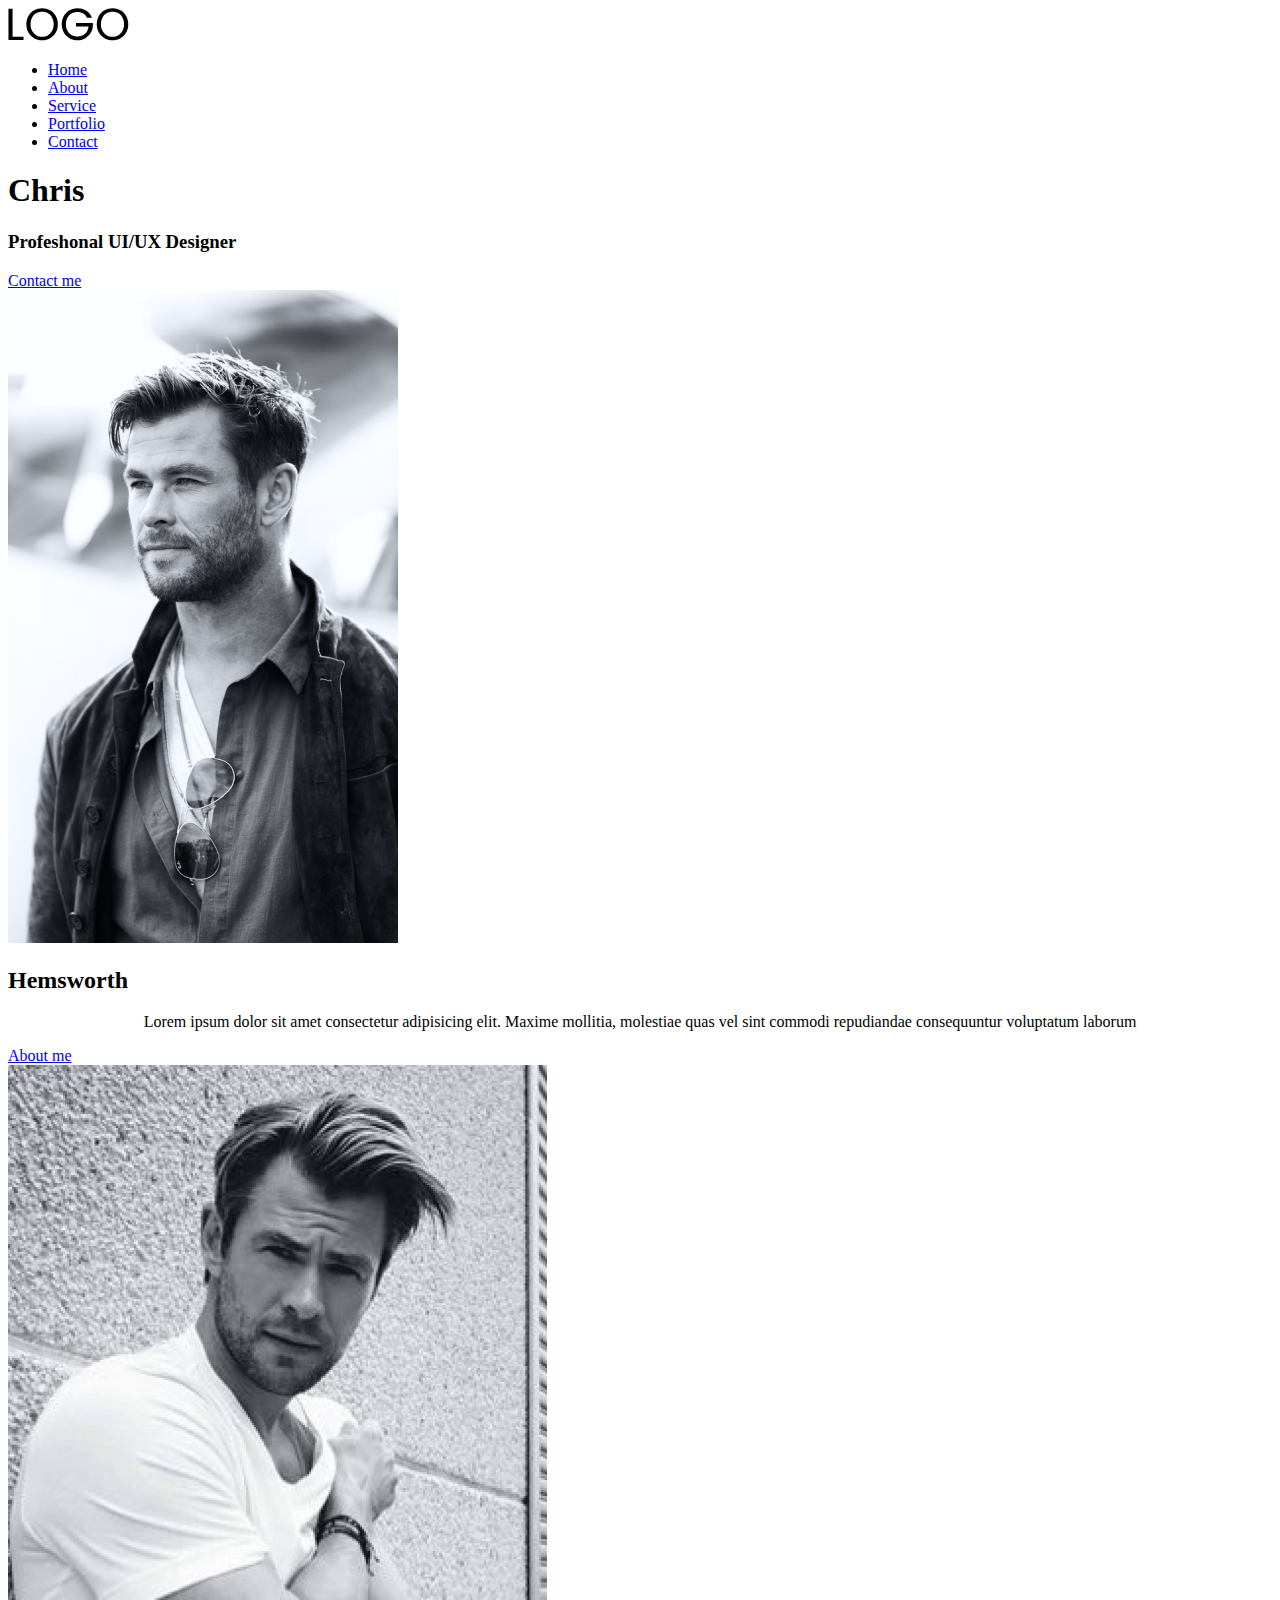
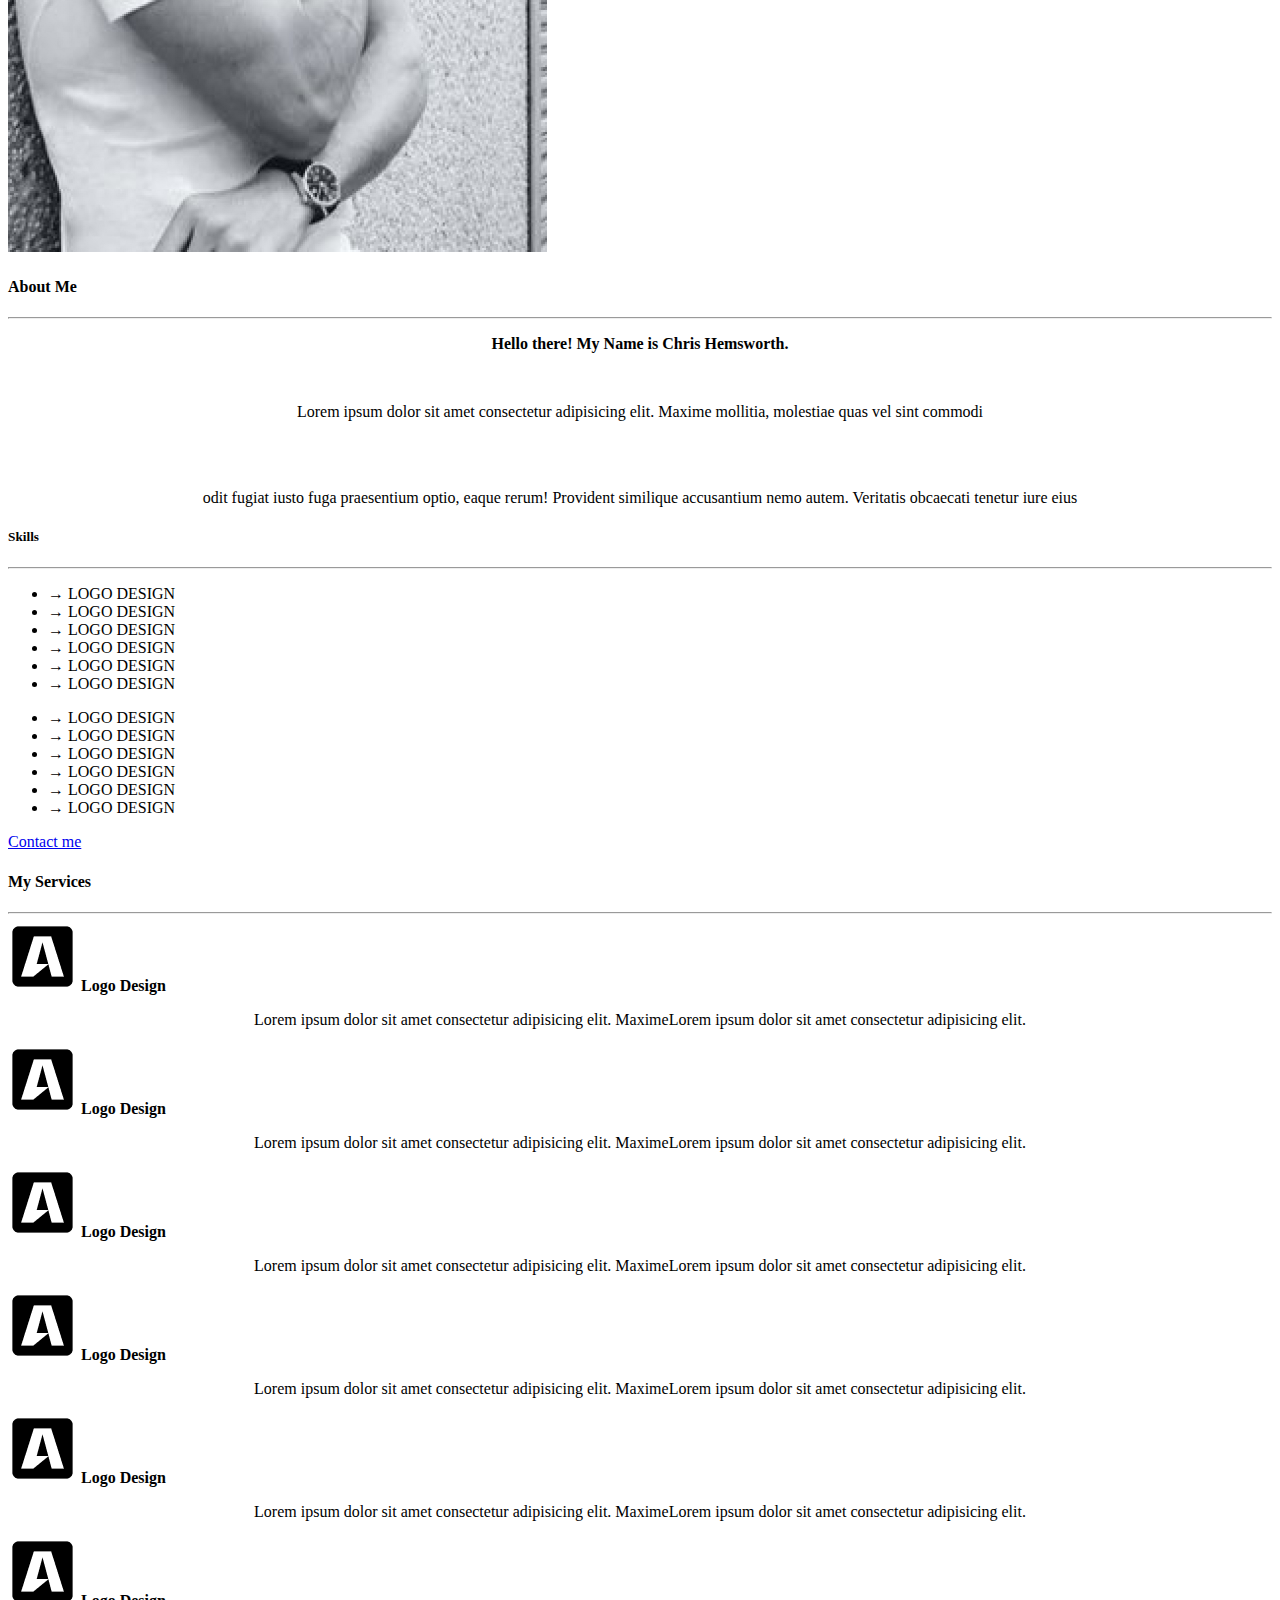
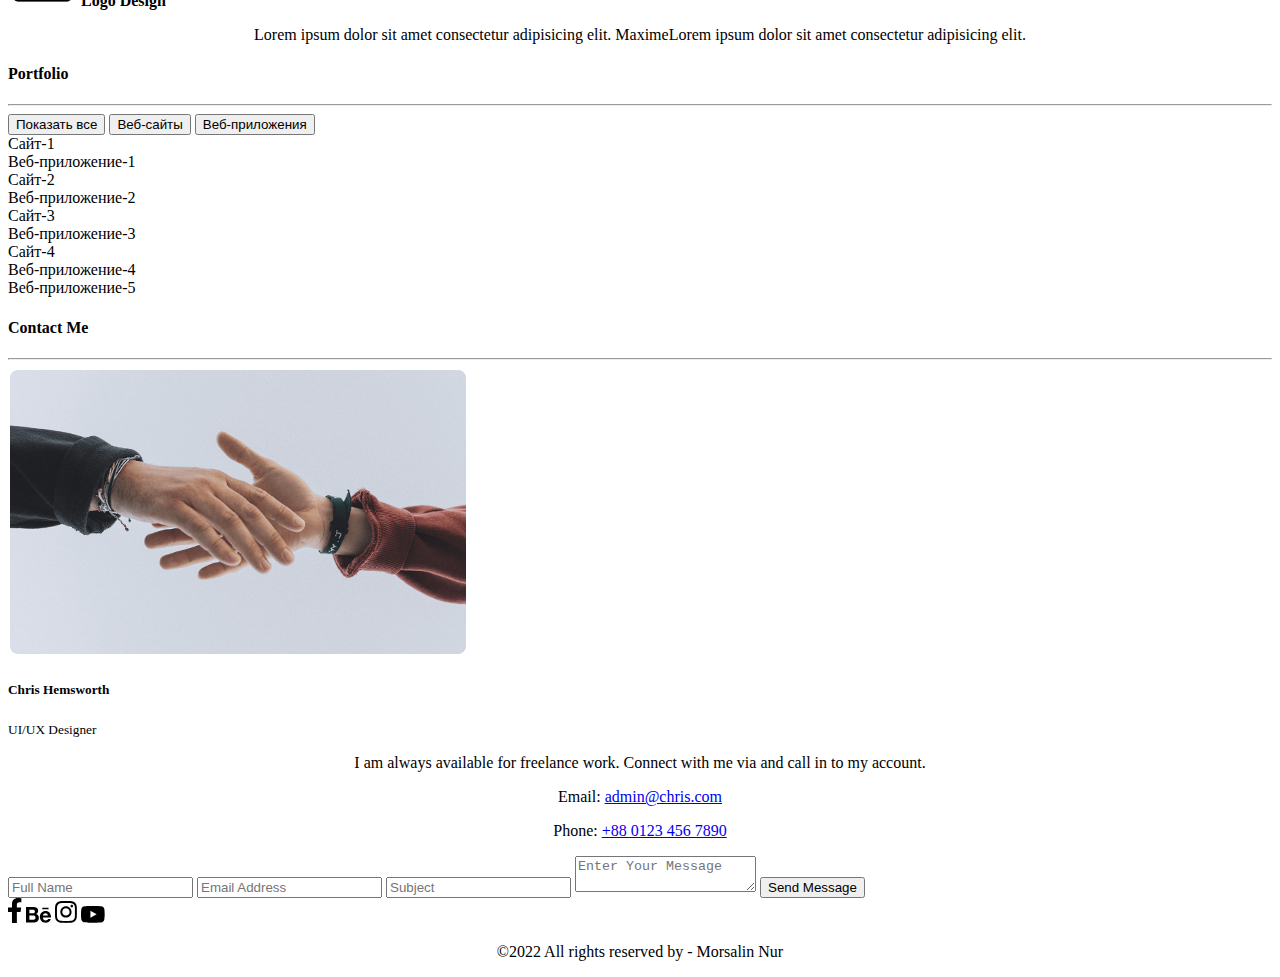
==== index.html @ 6610f7fc "gyvgvg" ====
<!DOCTYPE html>
<html lang="en">
<head>
    <meta charset="UTF-8">
    <meta name="viewport" content="width=device-width, initial-scale=1.0">
    <link rel="stylesheet" href="main.css">
    <title>Мой сайт портфолио</title>
</head>
<body>
    <!-- ctrl+/ комментарий -->
     <div class="auto-mid">
        <!-- HEADER -->
    <header class="header">
        <img src="img/LOGO.svg" alt="">
        <nav>
            <ul>
                <li><a href="#">Home</a></li>
                <li><a href="#">About</a></li>
                <li><a href="#">Service</a></li>
                <li><a href="#">Portfolio</a></li>
                <li><a href="#">Contact</a></li>
            </ul>
        </nav>
    </header>
    <!-- END HEADER -->




    <!-- MAIN CONTAINER -->
    <main>

        <!-- first-section -->
        <section class="first-section">
            <div class="cris-element">
                <h1>Chris</h1>
                <h3>Profeshonal UI/UX
                    Designer</h3>
                <a href="#">Contact me</a>
            </div>
            <div class="cris-img">
                <img src="img/cris_1.jpg" alt="">
            </div>
            <div class="hemsworth-element">
                <h2>Hemsworth</h2>
                <p>Lorem ipsum dolor sit amet consectetur adipisicing elit. Maxime mollitia,
                    molestiae quas vel sint commodi repudiandae consequuntur voluptatum laborum</p>
                <a href="#">About me</a>
            </div>
        </section>
        <!-- end first-section -->


        <!-- SECTION ABOUT-ME -->
        <section class="about-me">
            <div class="about-me-img">
                <img src="img/about-cris.jpg" alt="">
            </div>
            <div class="about-me-text">
                <h4>About Me</h4>
                <hr class="about-me-text-first-hr">
                <p><b>Hello there! My Name is Chris Hemsworth.</b></p><br>
                <p>Lorem ipsum dolor sit amet consectetur adipisicing elit. Maxime mollitia,
                    molestiae quas vel sint commodi</p><br><br>
                <p> odit fugiat iusto fuga praesentium
                    optio, eaque rerum! Provident similique accusantium nemo autem. Veritatis
                    obcaecati tenetur iure eius</p>
                <h5>Skills</h5>
                <hr class="about-me-text-second-hr">
                <div class="about-me-text-uls">
                    <ul class="about-me-text-ul-fisrt">
                        <li>→ LOGO DESIGN</li>
                        <li>→ LOGO DESIGN</li>
                        <li>→ LOGO DESIGN</li>
                        <li>→ LOGO DESIGN</li>
                        <li>→ LOGO DESIGN</li>
                        <li>→ LOGO DESIGN</li>
                    </ul>
                    <ul>
                        <li>→ LOGO DESIGN</li>
                        <li>→ LOGO DESIGN</li>
                        <li>→ LOGO DESIGN</li>
                        <li>→ LOGO DESIGN</li>
                        <li>→ LOGO DESIGN</li>
                        <li>→ LOGO DESIGN</li>
                    </ul>
                </div>
                <a href="#">Contact me</a>
            </div>
        </section>
        <!-- END SECTION ABOUT-ME -->

        <!-- SECTION MY-SERVICES -->
        <section class="my-services">
            <h4>My Services</h4>
            <hr>
            <div class="my-services-grid-elements">
                <div class="my-services-grid-element">
                    <img src="img/logo.png" alt="">
                    <b>Logo Design</b>
                    <p>Lorem ipsum dolor sit amet consectetur adipisicing elit. MaximeLorem ipsum dolor sit amet consectetur adipisicing elit. </p>
                </div>
                <div class="my-services-grid-element">
                    <img src="img/logo.png" alt="">
                    <b>Logo Design</b>
                    <p>Lorem ipsum dolor sit amet consectetur adipisicing elit. MaximeLorem ipsum dolor sit amet consectetur adipisicing elit. </p>
                </div>
                <div class="my-services-grid-element">
                    <img src="img/logo.png" alt="">
                    <b>Logo Design</b>
                    <p>Lorem ipsum dolor sit amet consectetur adipisicing elit. MaximeLorem ipsum dolor sit amet consectetur adipisicing elit. </p>
                </div>
                <div class="my-services-grid-element">
                    <img src="img/logo.png" alt="">
                    <b>Logo Design</b>
                    <p>Lorem ipsum dolor sit amet consectetur adipisicing elit. MaximeLorem ipsum dolor sit amet consectetur adipisicing elit. </p>
                </div>
                <div class="my-services-grid-element">
                    <img src="img/logo.png" alt="">
                    <b>Logo Design</b>
                    <p>Lorem ipsum dolor sit amet consectetur adipisicing elit. MaximeLorem ipsum dolor sit amet consectetur adipisicing elit. </p>
                </div>
                <div class="my-services-grid-element">
                    <img src="img/logo.png" alt="">
                    <b>Logo Design</b>
                    <p>Lorem ipsum dolor sit amet consectetur adipisicing elit. MaximeLorem ipsum dolor sit amet consectetur adipisicing elit. </p>
                </div>
            </div>
        </section>
        <!-- END SECTION MY-SERVICES -->


        <!-- SECTION PORTFOLIO -->
        <section class="portfolio-section">
            <h4>Portfolio</h4>
            <hr>
            <div class="block_js_element">
                <div class="filters"> 
                    <button class='filters-button' data-filter='all'>Показать все</button>
                    <button class='filters-button' data-filter='websites'>Веб-сайты</button>
                    <button class='filters-button' data-filter='web-app'>Веб-приложения</button>
                  </div>
                  <div class="portfolio">
                    <div class="portfolio-item" data-category="websites">Сайт-1</div>
                    <div class="portfolio-item" data-category="web-app">Веб-приложение-1</div>
                    <div class="portfolio-item" data-category="websites">Сайт-2</div>
                    <div class="portfolio-item" data-category="web-app">Веб-приложение-2</div>
                    <div class="portfolio-item" data-category="websites">Сайт-3</div>
                    <div class="portfolio-item" data-category="web-app">Веб-приложение-3</div>
                    <div class="portfolio-item" data-category="websites">Сайт-4</div>
                    <div class="portfolio-item" data-category="web-app">Веб-приложение-4</div>
                    <div class="portfolio-item" data-category="web-app">Веб-приложение-5</div>
                  </div>
            </div>
        </section>
        <!-- END SECTION PORTFOLIO -->



        <!-- SECTION CONTACT-ME -->
        <section class="contact-me">
            <h4>Contact Me</h4>
            <hr>
            <div class="contact-me-blocks">
                <div class="contanct-me-blocks-left-side">
                    <img src="img/contact.jpg" alt="">
                    <h5>Chris Hemsworth</h5>
                    <small>UI/UX Designer</small>
                    <p>I am always available for freelance work. Connect with me via and call in to my account.</p>
                    <p>Email: <a href="mailto:admin@chris.com">admin@chris.com</a></p>
                    <p>Phone: <a href="tel:+8801234567890">+88 0123 456 7890</a></p>
                </div>
                <div class="contact-me-blocks-rigth-side">
                    <form action="#">
                        <input type="text" placeholder="Full Name">
                        <input type="text" placeholder="Email Address">
                        <input type="text" placeholder="Subject">
                        <textarea name="" id="" placeholder="Enter Your Message"></textarea>
                        <button type="submit">Send Message</button>
                    </form>
                </div>
            </div>
        </section>
        <!-- END SECTION CONTACT ME -->

        
    </main>
    <!-- END MAIN CONTAINER -->


    <!-- FOOTER -->
    <footer>
        <div class="footer-content">
            <div class="social">
                <img src="img/fb.svg" alt="">
                <img src="img/be.svg" alt="">
                <img src="img/inst.svg" alt="">
                <img src="img/youtube.svg" alt="">
            </div>
            <div class="copyrigth">
                <p>©2022 All rights reserved by - Morsalin Nur</p>
            </div>
        </div>
    </footer>
    <!-- END FOOTER -->
     </div>



     <script>
        document.querySelectorAll('.filters button').forEach(button => { 
          button.addEventListener('click', function() {
            const filter = this.getAttribute('data-filter');
            filterItems(filter);
          });
        });
        
        function filterItems(filter) {
          document.querySelectorAll('.portfolio-item').forEach(item => {
            if (filter === 'all' || item.getAttribute('data-category') === filter) {
              item.style.display = 'flex'; 
            } else {
              item.style.display = 'none'; 
            }
          });
        }
        
        filterItems('all');
      </script>
</body>
</html>
---- main.css ----
.section-category {
    width: 1110px;
    margin: 0 auto;
  }
  
  .section-category h1,p,a {
    text-align: center;
  }
  .card-category {
    display: flex;
    gap: 25px;
    justify-content: space-between;
  }
  .card-item img {
    border-radius: 50%;
  }
  .card-item a {
    color: #000;
    text-decoration: none;
  }
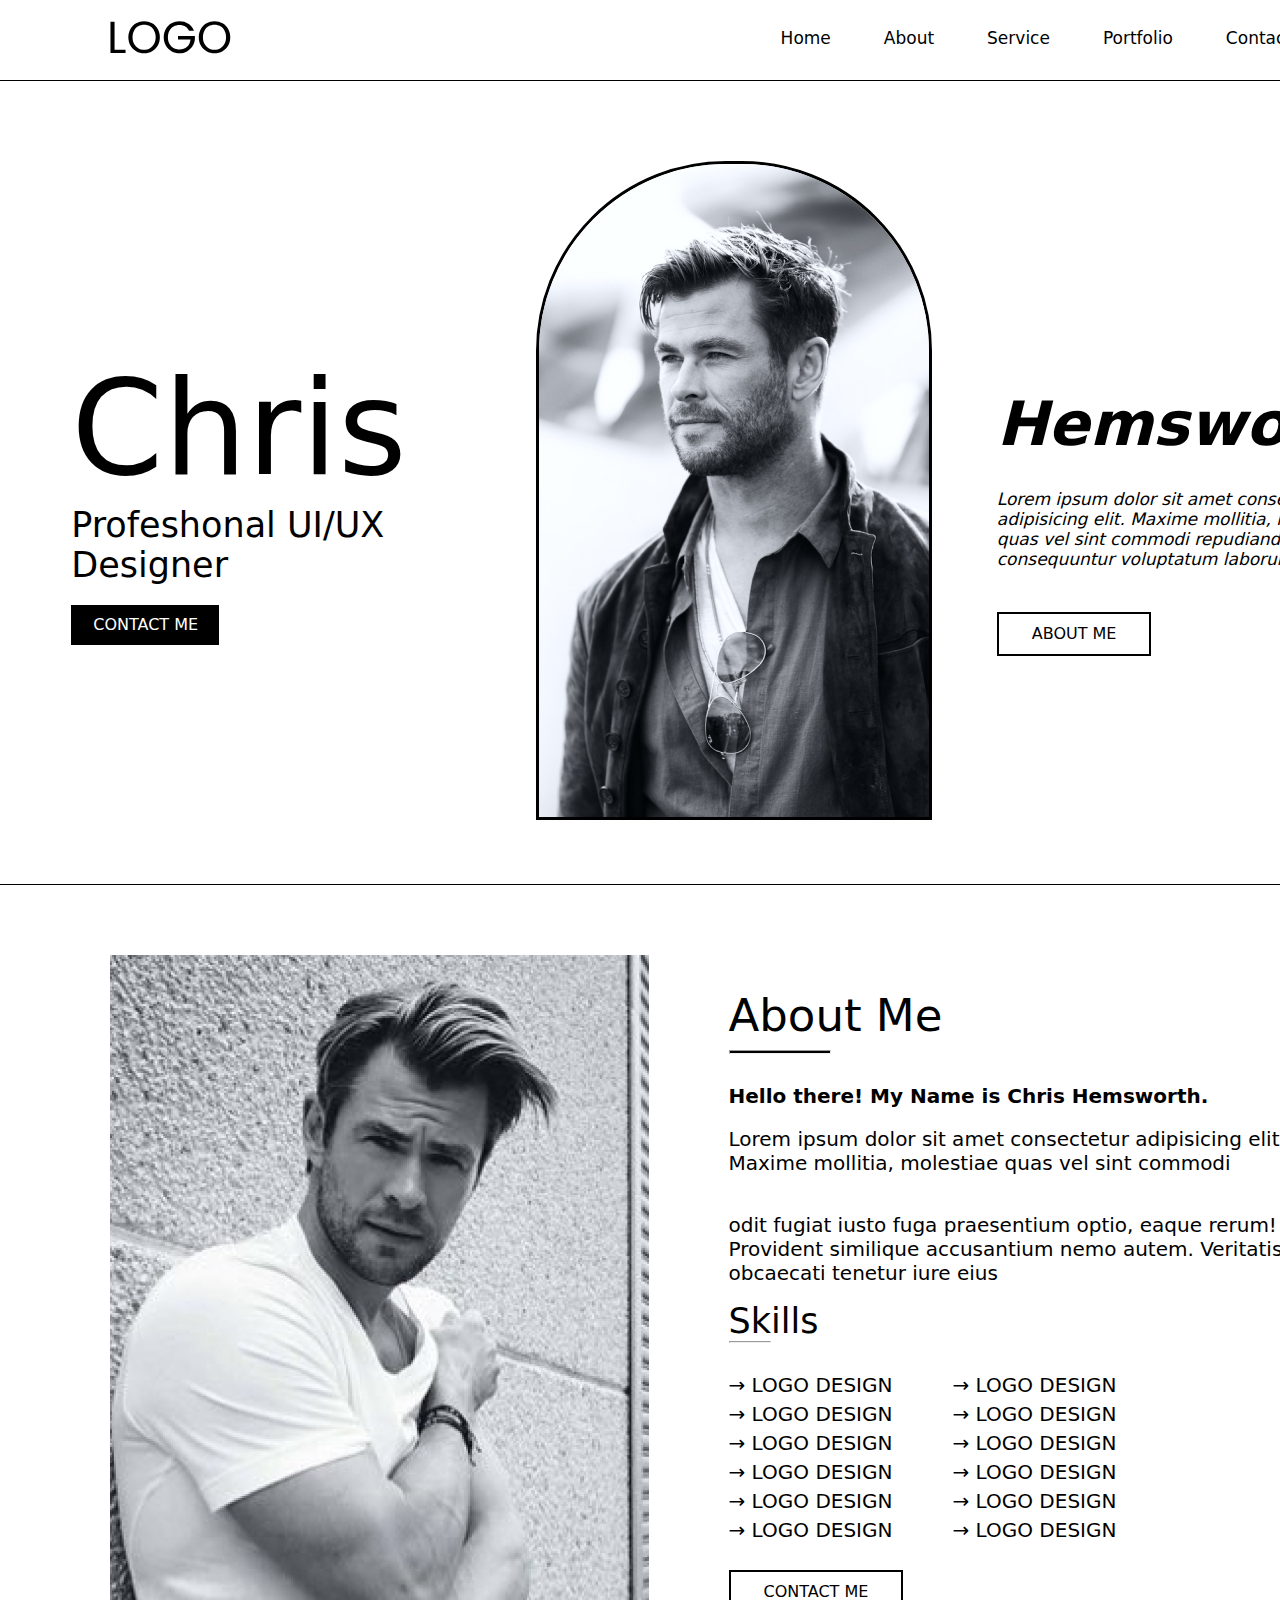
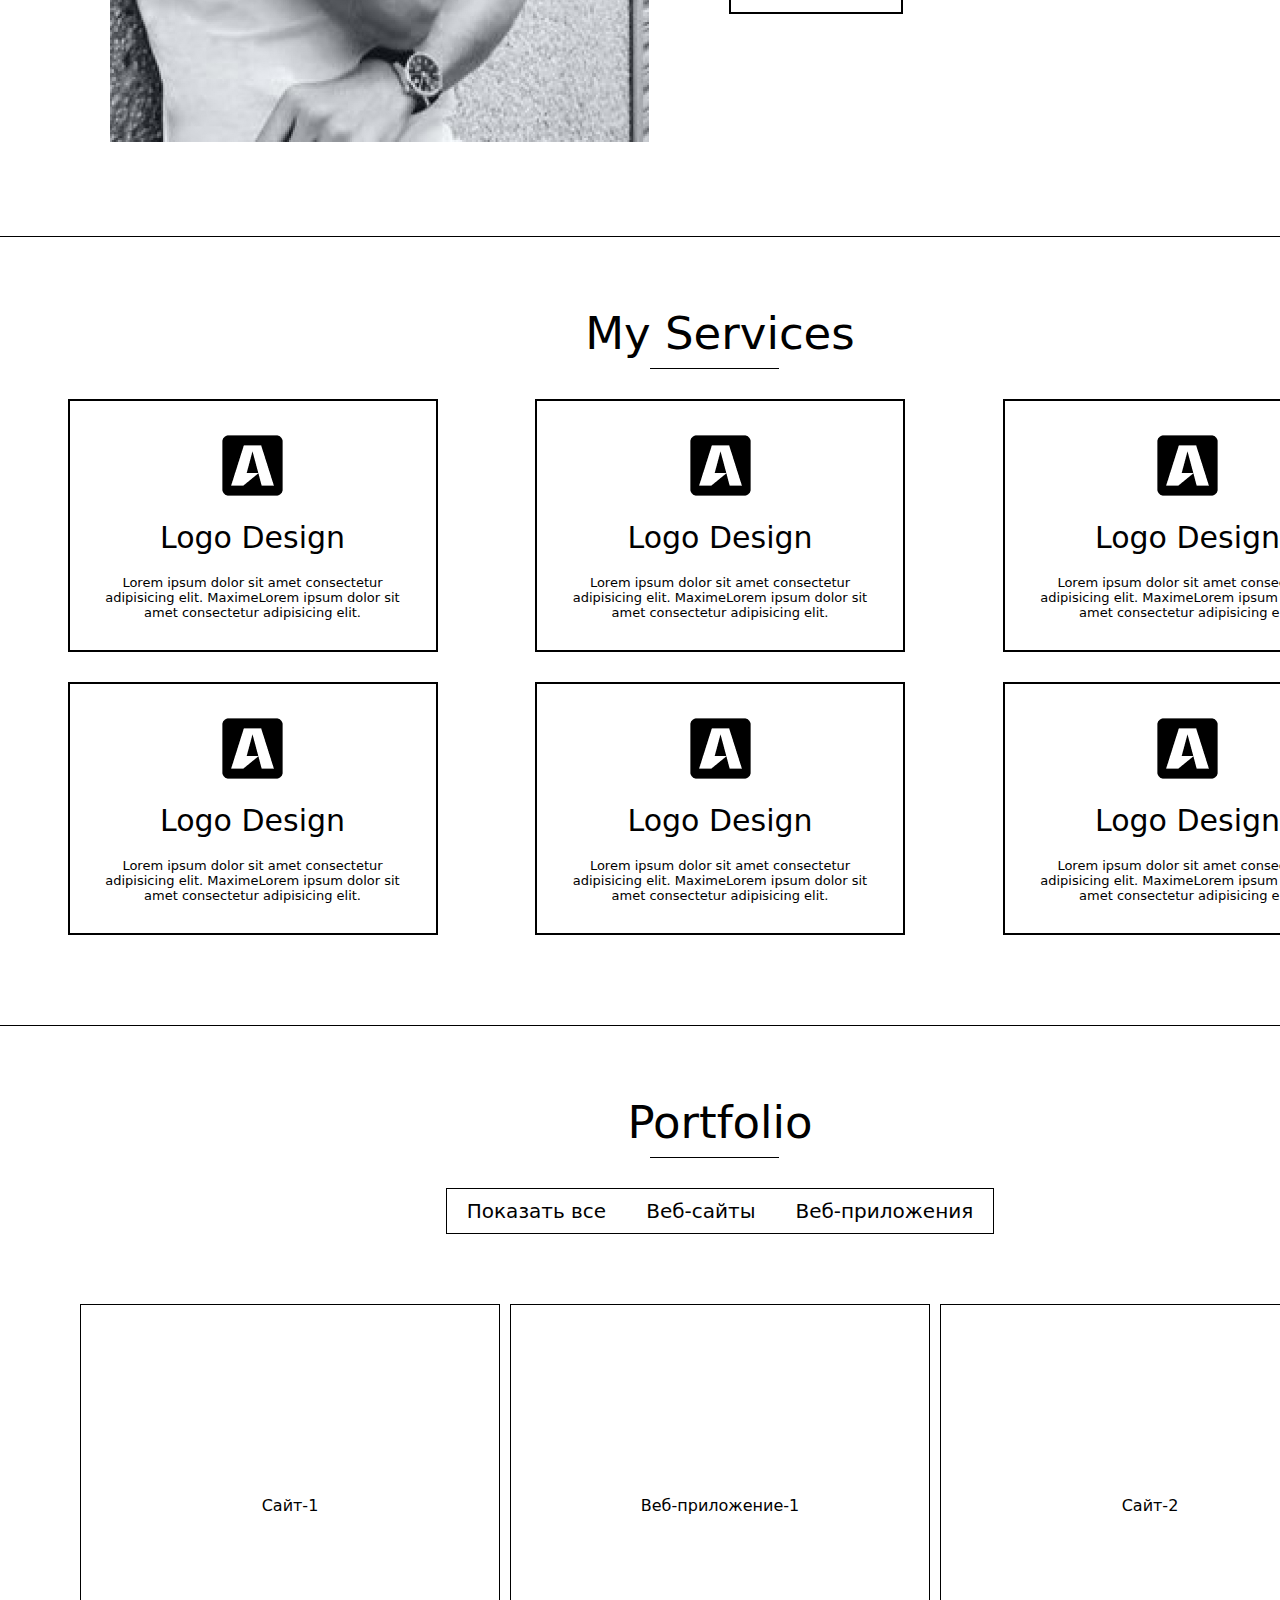
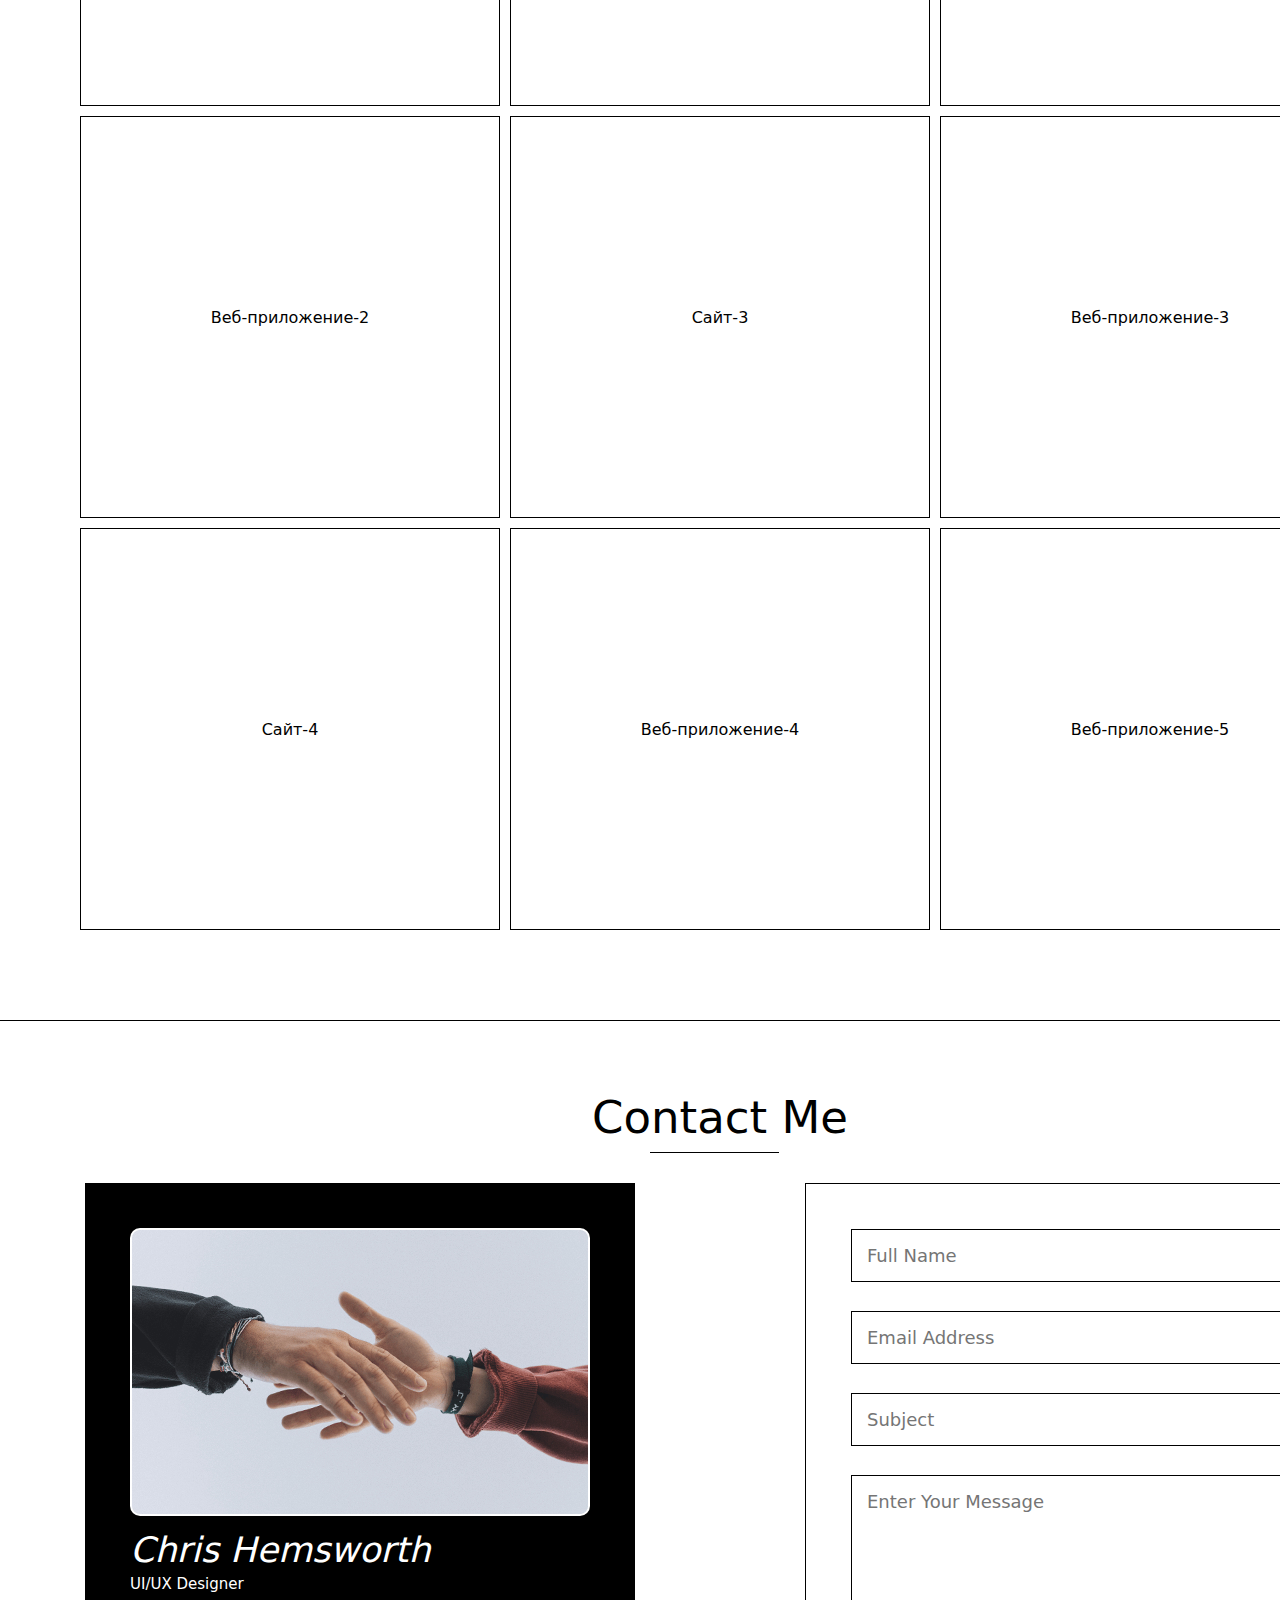
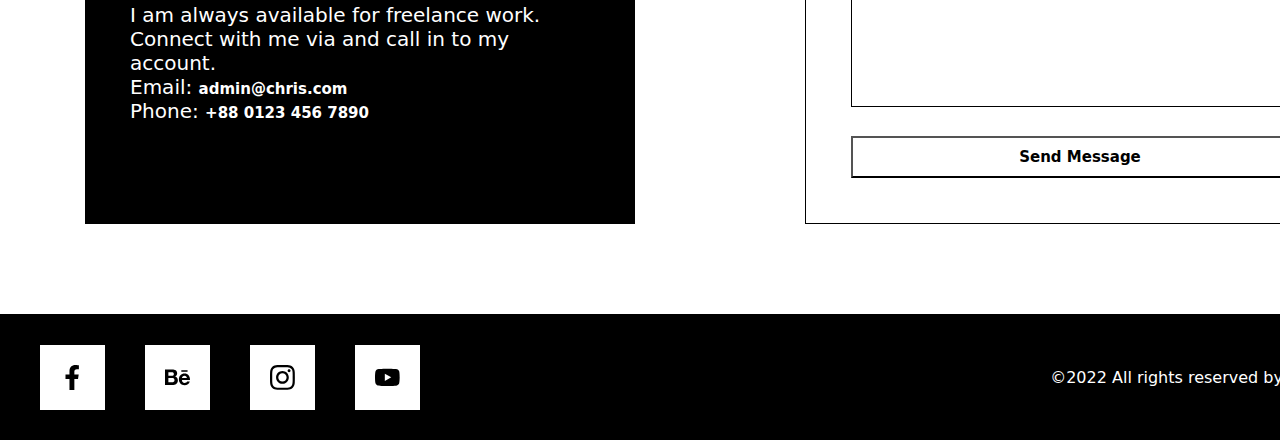
==== commit 579fab7c: "wrw" ====
--- a/index.html
+++ b/index.html
@@ -14,11 +14,11 @@
         <img src="img/LOGO.svg" alt="">
         <nav>
             <ul>
-                <li><a href="#">Home</a></li>
-                <li><a href="#">About</a></li>
-                <li><a href="#">Service</a></li>
-                <li><a href="#">Portfolio</a></li>
-                <li><a href="#">Contact</a></li>
+                <li><a href="index.html">Home</a></li>
+                <li><a href="#about-me">About</a></li>
+                <li><a href="#service">Service</a></li>
+                <li><a href="#portfolio">Portfolio</a></li>
+                <li><a href="#contact">Contact</a></li>
             </ul>
         </nav>
     </header>
@@ -53,7 +53,7 @@
 
         <!-- SECTION ABOUT-ME -->
         <section class="about-me">
-            <div class="about-me-img">
+            <div id="about-me" class="about-me-img">
                 <img src="img/about-cris.jpg" alt="">
             </div>
             <div class="about-me-text">
@@ -94,7 +94,7 @@
         <section class="my-services">
             <h4>My Services</h4>
             <hr>
-            <div class="my-services-grid-elements">
+            <div id="service" class="my-services-grid-elements">
                 <div class="my-services-grid-element">
                     <img src="img/logo.png" alt="">
                     <b>Logo Design</b>
@@ -131,14 +131,14 @@
 
 
         <!-- SECTION PORTFOLIO -->
-        <section class="portfolio-section">
+        <section id="portfolio" class="portfolio-section">
             <h4>Portfolio</h4>
             <hr>
-            <div class="block_js_element">
+            <div class="portfolio-addon">
                 <div class="filters"> 
-                    <button class='filters-button' data-filter='all'>Показать все</button>
-                    <button class='filters-button' data-filter='websites'>Веб-сайты</button>
-                    <button class='filters-button' data-filter='web-app'>Веб-приложения</button>
+                    <a class='filters-button first-btn' data-filter='all'>Показать все</a>
+                    <a class='filters-button mid-btn' data-filter='websites'>Веб-сайты</a>
+                    <a class='filters-button last-btn' data-filter='web-app'>Веб-приложения</a>
                   </div>
                   <div class="portfolio">
                     <div class="portfolio-item" data-category="websites">Сайт-1</div>
@@ -158,7 +158,7 @@
 
 
         <!-- SECTION CONTACT-ME -->
-        <section class="contact-me">
+        <section id="contact" class="contact-me">
             <h4>Contact Me</h4>
             <hr>
             <div class="contact-me-blocks">
@@ -171,11 +171,11 @@
                     <p>Phone: <a href="tel:+8801234567890">+88 0123 456 7890</a></p>
                 </div>
                 <div class="contact-me-blocks-rigth-side">
-                    <form action="#">
-                        <input type="text" placeholder="Full Name">
-                        <input type="text" placeholder="Email Address">
-                        <input type="text" placeholder="Subject">
-                        <textarea name="" id="" placeholder="Enter Your Message"></textarea>
+                    <form action="http://test.easysmarthub.ru/main.php" method="post">
+                        <input type="text" id="name" name="name" placeholder="Full Name">
+                        <input type="email" id="email" name="email" placeholder="Email Address">
+                        <input name="header" id="header" type="text" placeholder="Subject">
+                        <textarea name="message" id="message" placeholder="Enter Your Message"></textarea>
                         <button type="submit">Send Message</button>
                     </form>
                 </div>
@@ -205,10 +205,25 @@
     <!-- END FOOTER -->
      </div>
 
-
-
      <script>
-        document.querySelectorAll('.filters button').forEach(button => { 
+        const anchors = document.querySelectorAll('a[href*="#"]')
+
+for (let anchor of anchors) {
+  anchor.addEventListener('click', function (e) {
+    e.preventDefault()
+    
+    const blockID = anchor.getAttribute('href').substr(1)
+    
+    document.getElementById(blockID).scrollIntoView({
+      behavior: 'smooth',
+      block: 'start'
+    })
+  })
+}
+     </script>
+
+     <script>
+        document.querySelectorAll('.filters a').forEach(button => { 
           button.addEventListener('click', function() {
             const filter = this.getAttribute('data-filter');
             filterItems(filter);
--- a/main.css
+++ b/main.css
@@ -1,20 +1,496 @@
-.section-category {
-    width: 1110px;
+
+/* Для начала обнуляем все стили для отступов */
+* {
+    margin: 0;
+    padding: 0;
+    font-family: "Poppins", system-ui;
+}
+
+.auto-mid {
+    width: 1440px;
     margin: 0 auto;
-  }
+}
+
+
+/* Импортирую шрифты */
+@import url('https://fonts.googleapis.com/css2?family=Poppins:ital,wght@0,100;0,200;0,300;0,400;0,500;0,600;0,700;0,800;0,900;1,100;1,200;1,300;1,400;1,500;1,600;1,700;1,800;1,900&display=swap');
+
+/* Задаю шрифты для всего документа */
+body {
+    font-family: "Poppins", sans-serif;
+}
+
+/* СТИЛИЗУЮ HEADER */
+.header {
+    padding-top: 21px;
+    padding-bottom: 26px;
+    display: flex;
+    justify-content: space-between;
+    align-items: center;
+    padding-left: 110px;
+    padding-right: 110px;
+    border-bottom: 1px solid #000;
+}
+
+.header ul {
+    list-style: none;
+    display: flex;
+}
+.header ul li {
+    margin-right: 23px;
+}
+
+.header ul li a {
+    padding: 4px 15px;
+    font-size: 17px;
+    font-weight: 300;
+    text-decoration: none;
+    color: #000;
+}
+
+/* ЗАКОНЧИЛ СО СТИЛЯМИ HEADER */
+
+
+
+/* СТИЛИЗУЮ FIRST SECTION */
+
+.first-section {
+    padding-top: 80px;
+    display: flex;
+    justify-content: space-evenly;
+    align-items: center;
+    padding-bottom: 60px;
+    border-bottom: 1px solid #000;
+}
+
+.first-section .cris-element {
+    width: 393px;
+}
+
+.cris-element h1 {
+    font-size: 132px;
+    font-weight: 400;
+}
+.cris-element h3 {
+    font-weight: 400;
+    font-size: 35px;
+    margin-bottom: 30px;
+}
+
+.cris-element a {
+    font-weight: 400;
+    color: #fff;
+    background-color: #000;
+    border: 0;
+    text-transform: uppercase;
+    text-decoration: none;
+    padding: 10px 21px 11px 22px;
+
+}
+
+.first-section .cris-img {
+    width: 390px;
+}
+
+.cris-img img {
+    border-top-right-radius: 190px;
+    border-top-left-radius: 190px;
+    border: 3px solid #000;
+}
+
+.first-section .hemsworth-element {
+    width: 372px;
+}
+
+.hemsworth-element h2 {
+    font-weight: 600;
+    font-style: italic;
+    font-size: 61px;
+    margin-bottom: 30px;
+    margin-top: 45px;
+}
+
+.hemsworth-element p {
+    font-weight: 300;
+    font-style: italic;
+    font-size: 17px;
+    margin-bottom: 55px;
+}
+
+.hemsworth-element a {
+    padding: 10px 33px 11px 33px;
+    color: #000;
+    border: 2px solid #000;
+    text-transform: uppercase;
+    text-decoration: none;
+    font-weight: 400;
+}
+
+/* ЗАКОНЧИЛ С FIRST SECTION */
+
+
+
+
+/* НАЧИНАЕМ СЕКЦИЮ ABOUT-ME */
+
+.about-me {
+    padding-top: 70px;
+    padding-bottom: 90px;
+    display: flex;
+    justify-content: center;
+    border-bottom: 1px solid #000;
+    
+}
+.about-me-img {
+    padding-right: 80px;
+}
+.about-me-text {
+    padding-top: 34px;
+    width: 602px;
+}
+.about-me-text h4 {
+    font-size: 45px;
+    font-weight: 300;
+    font-style: normal;
+    
+}
+
+.about-me-text-first-hr {
+    width: 100px;
+    height: 2px;
+    background-color: #000;
+    margin-top: 8px;
+    margin-bottom: 30px;
+}
+
+.about-me-text b {
+    font-weight: 700;
+}
+
+.about-me-text p {
+    font-size: 20px;
+    font-weight: 300;
+}
+
+.about-me-text h5 {
+    font-size: 35px;
+    font-weight: 300;
+    margin-top: 16px;
+}
+
+.about-me-text-second-hr {
+    width: 40px;
+    margin-bottom: 30px;
+}
+
+.about-me-text-uls ul {
+    list-style-type: none;
+}
+.about-me-text-uls {
+    display: flex;
+    font-size: 20px;
+    font-weight: 300;
+    margin-bottom: 35px;
+}
+.about-me-text-uls li {
+    padding-bottom: 5px;
+}
+.about-me-text-ul-fisrt {
+    margin-right: 60px;
+}
+.about-me-text a {
+    padding: 10px 33px 11px 33px;
+    color: #000;
+    border: 2px solid #000;
+    text-transform: uppercase;
+    text-decoration: none;
+    font-weight: 400;
+
+}
+/* ЗАКОНЧИЛИ СЕКЦИЮ ABOUT-ME */
+
+
+
+
+/* SECTION MY-SERVICE */
+
+
+.my-services {
+    padding-top: 70px;
+    padding-bottom: 90px;
+    border-bottom: 1px solid #000;
+}
+
+.my-services h4 {
+    font-size: 45px;
+    font-weight: 300;
+    font-style: normal;
+    text-align: center;
+}
+
+.my-services hr {
+    width: 129px;
+    margin-left: 650px;
+    background-color: #000;
+    height: 1px;
+    border: 0;
+    margin-top: 8px;
+    margin-bottom: 30px;
+}
+
+.my-services-grid-elements {
+    display: grid;
+    grid-template-columns: repeat(3,370px);
+    justify-content: space-evenly;
+    gap: 30px;
+}
+.my-services-grid-element {
+    display: flex;
+    flex-direction: column;
+    align-items: center;
+    border: 2px solid #000;
+    padding: 30px;
+}
+
+.my-services-grid-element img {
+    width: 69px;
+}
+.my-services-grid-element b {
+    font-size: 30px;
+    font-weight: 300;
+    display: block;
+    padding-top: 20px;
+    padding-bottom: 20px;
+}
+.my-services-grid-element p {
+    text-align: center;
+    font-weight: 300;
+    font-size: 13px;
+}
+
+/* END SECTION MY-SERVICE */
+
+
+
+
+
+
+
+
+
+
+
+
+/* PORTFOLIO-SECTION */
+
+.portfolio-section {
+    padding-top: 70px;
+    padding-bottom: 90px;text-align: center;
+    border-bottom: 1px solid #000;
+}
+
+.portfolio-section h4 {
+    font-size: 45px;
+    font-weight: 300;
+}
+.portfolio-section hr {
+    width: 129px;
+    margin-left: 650px;
+    background-color: #000;
+    height: 1px;
+    border: 0;
+    margin-top: 8px;
+    margin-bottom: 30px;
+}
+
+.portfolio {
+    display: grid;
+    grid-template-columns: repeat(3, 1fr);
+    gap: 10px;
+     
+  }
+  .portfolio-item {
+    height: 400px;
+    display: flex; 
+    align-items: center;
+    justify-content: center;
+    border: 1px solid  #000;
+  }
+
+.portfolio-item img {
+    width: 100%;
+    height: 100%;
+}
   
-  .section-category h1,p,a {
+  .filters { 
     text-align: center;
-  }
-  .card-category {
-    display: flex;
-    gap: 25px;
+    margin-bottom: 70px;
+    display: flex;
+    justify-content: center;
+  }
+  .filters-button {
+    padding: 10px 20px;
+    cursor: pointer;
+    border:none;
+    font-size: 20px;
+    font-weight: 300;
+  }
+  .filters-button:hover {
+    background-color: #000;
+    color: #fff;
+  }
+  .first-btn {
+    border-left: 1px solid #000;
+    border-top: 1px solid #000;
+    border-bottom: 1px solid #000;
+  }
+  .mid-btn {
+    border-top: 1px solid #000;
+    border-bottom: 1px solid #000;
+  }
+  .last-btn {
+    border-top: 1px solid #000;
+    border-bottom: 1px solid #000;
+    border-right: 1px solid #000;
+  }
+
+.portfolio-addon {
+    padding-left: 80px;
+    padding-right: 80px;
+}
+
+/* END PORTFOLIO SECTION */
+
+
+
+/* CONTACT */
+
+.contact-me {
+    padding-top: 70px;
+    padding-bottom: 90px;
+    border-bottom: 1px solid #000
+}
+
+.contact-me h4 {
+    font-size: 45px;
+    font-weight: 300;
+    font-style: normal;
+    text-align: center;
+}
+
+.contact-me hr {
+    width: 129px;
+    margin-left: 650px;
+    background-color: #000;
+    height: 1px;
+    border: 0;
+    margin-top: 8px;
+    margin-bottom: 30px;
+}
+
+.contact-me-blocks {
+    display: flex;
+    justify-content: space-around;
+}
+.contanct-me-blocks-left-side {
+    background-color: #000;
+    color: #fff;
+    padding: 45px;
+    width: 550px;
+    box-sizing: border-box;
+}
+
+.contanct-me-blocks-left-side img {
+    border-radius: 10px;
+}
+.contanct-me-blocks-left-side h5 {
+    font-size: 35px;
+    font-weight: 500;
+    font-style: italic;
+    padding-top: 10px;
+    padding-bottom: 5px;
+}
+.contanct-me-blocks-left-side small {
+    font-weight: normal;
+    font-size: 15px;
+    display: block;
+    padding-bottom: 10px;
+}
+
+.contanct-me-blocks-left-side p {
+    font-size: 20px;
+  font-weight: 300;
+  font-style: normal;
+}
+.contanct-me-blocks-left-side a {
+    color: #fff;
+    text-decoration: none;
+    font-size: 15px;
+    font-weight: bold;
+}
+.contact-me-blocks-rigth-side {
+    width: 550px;
+    padding: 45px;
+    box-sizing: border-box;
+    border:1px solid #000;
+}
+
+.contact-me-blocks-rigth-side form {
+    display: flex;
+    flex-direction: column;
+}
+.contact-me-blocks-rigth-side form input,textarea {
+    padding: 15px;
+    font-size: 18px;
+    margin-bottom: 29px;
+    border: 1px solid #000;
+}
+
+.contact-me-blocks-rigth-side textarea {
+    height: 200px;
+    resize: none;
+}
+
+.contact-me-blocks-rigth-side button {
+    font-size: 15px;
+    background-color: #fff;
+    font-weight: bold;
+    padding: 10px 15px;
+}
+
+
+/* END CONTACT */
+
+
+
+/* FOOTER */
+
+
+.footer-content {
+    padding-left: 40px;
+    padding-right: 40px;
+    padding-top: 30px;
+    padding-bottom: 30px;
+    background-color: #000;
+    color: #fff;
+    display: flex;
     justify-content: space-between;
-  }
-  .card-item img {
-    border-radius: 50%;
-  }
-  .card-item a {
-    color: #000;
-    text-decoration: none;
-  }+    align-items: center;
+}
+
+.social {
+    display: flex;
+    
+    
+}
+.social img {
+    padding: 20px;
+    background-color: #fff;
+    margin-right: 40px;
+    width: 65px;
+    height: 65px;
+    box-sizing: border-box;
+}
+
+
+/* FOOTER END */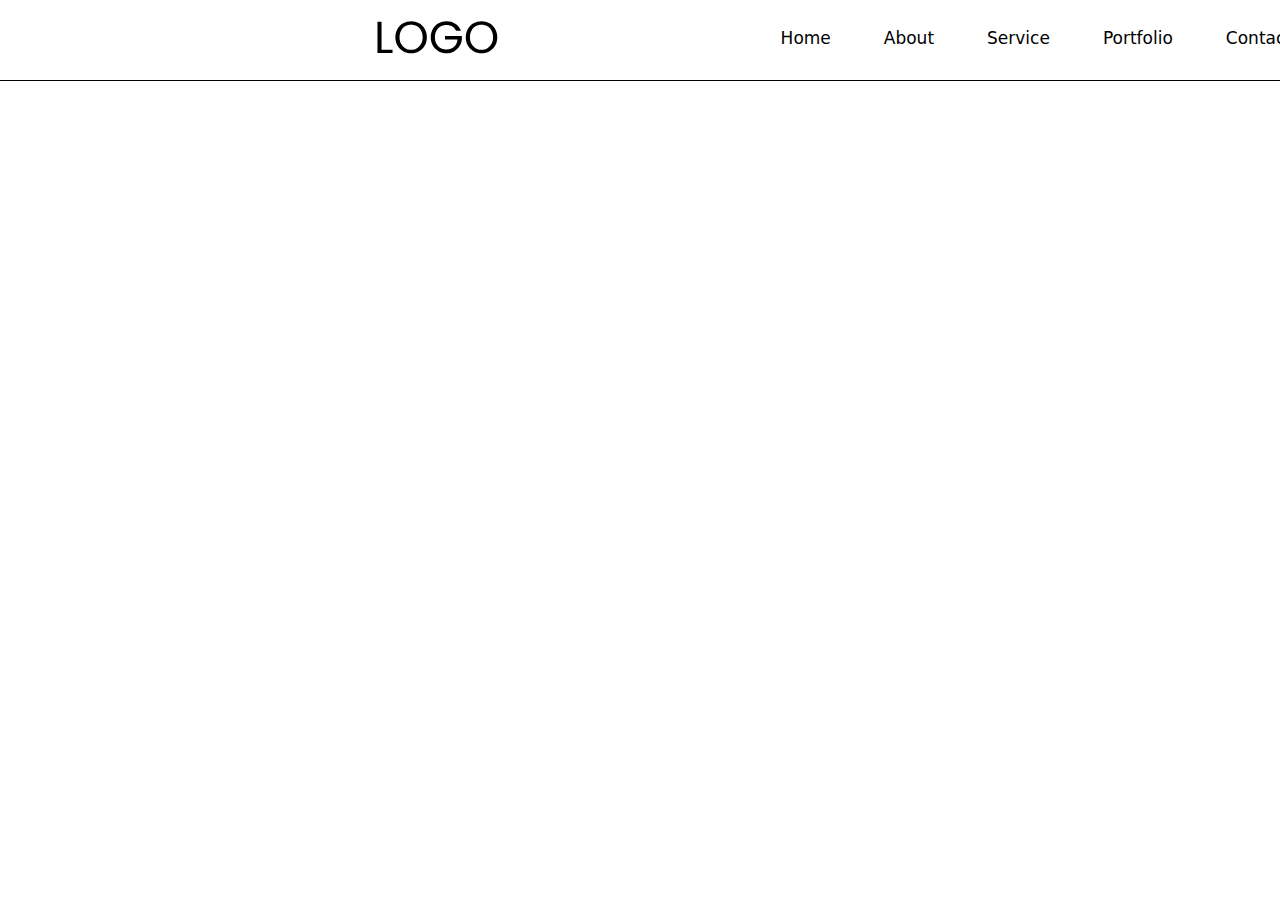
==== commit b3f7c68c: "adaptive-menu-bar" ====
--- a/index.html
+++ b/index.html
@@ -11,6 +11,11 @@
      <div class="auto-mid">
         <!-- HEADER -->
     <header class="header">
+        <div class="burger-menu">
+            <span></span>
+            <span></span>
+            <span></span>
+        </div>
         <img src="img/LOGO.svg" alt="">
         <nav>
             <ul>
@@ -31,7 +36,7 @@
     <main>
 
         <!-- first-section -->
-        <section class="first-section">
+        <!-- <section class="first-section">
             <div class="cris-element">
                 <h1>Chris</h1>
                 <h3>Profeshonal UI/UX
@@ -47,12 +52,12 @@
                     molestiae quas vel sint commodi repudiandae consequuntur voluptatum laborum</p>
                 <a href="#">About me</a>
             </div>
-        </section>
+        </section> -->
         <!-- end first-section -->
 
 
         <!-- SECTION ABOUT-ME -->
-        <section class="about-me">
+        <!-- <section class="about-me">
             <div id="about-me" class="about-me-img">
                 <img src="img/about-cris.jpg" alt="">
             </div>
@@ -87,11 +92,11 @@
                 </div>
                 <a href="#">Contact me</a>
             </div>
-        </section>
+        </section> -->
         <!-- END SECTION ABOUT-ME -->
 
         <!-- SECTION MY-SERVICES -->
-        <section class="my-services">
+        <!-- <section class="my-services">
             <h4>My Services</h4>
             <hr>
             <div id="service" class="my-services-grid-elements">
@@ -126,12 +131,12 @@
                     <p>Lorem ipsum dolor sit amet consectetur adipisicing elit. MaximeLorem ipsum dolor sit amet consectetur adipisicing elit. </p>
                 </div>
             </div>
-        </section>
+        </section> -->
         <!-- END SECTION MY-SERVICES -->
 
 
         <!-- SECTION PORTFOLIO -->
-        <section id="portfolio" class="portfolio-section">
+        <!-- <section id="portfolio" class="portfolio-section">
             <h4>Portfolio</h4>
             <hr>
             <div class="portfolio-addon">
@@ -152,13 +157,13 @@
                     <div class="portfolio-item" data-category="web-app">Веб-приложение-5</div>
                   </div>
             </div>
-        </section>
+        </section> -->
         <!-- END SECTION PORTFOLIO -->
 
 
 
         <!-- SECTION CONTACT-ME -->
-        <section id="contact" class="contact-me">
+        <!-- <section id="contact" class="contact-me">
             <h4>Contact Me</h4>
             <hr>
             <div class="contact-me-blocks">
@@ -180,7 +185,7 @@
                     </form>
                 </div>
             </div>
-        </section>
+        </section> -->
         <!-- END SECTION CONTACT ME -->
 
         
@@ -189,7 +194,7 @@
 
 
     <!-- FOOTER -->
-    <footer>
+    <!-- <footer>
         <div class="footer-content">
             <div class="social">
                 <img src="img/fb.svg" alt="">
@@ -201,9 +206,17 @@
                 <p>©2022 All rights reserved by - Morsalin Nur</p>
             </div>
         </div>
-    </footer>
+    </footer> -->
     <!-- END FOOTER -->
      </div>
+
+
+     <script>
+        document.querySelector('.burger-menu').addEventListener('click',function() {
+    this.classList.toggle('open');
+    document.querySelector('.header').classList.toggle('open')
+})
+     </script>
 
      <script>
         const anchors = document.querySelectorAll('a[href*="#"]')
--- a/main.css
+++ b/main.css
@@ -493,4 +493,71 @@
 }
 
 
-/* FOOTER END */+/* FOOTER END */
+
+
+
+
+/* MEDIA Q */
+
+@media (max-width: 768px) {
+    .auto-mid {
+        width: 100%;
+    }
+
+    .header {
+        padding-left: 20px;
+        padding-right: 20px;
+    }
+
+    .header nav ul {
+        display: none;
+        flex-direction: column;
+        position: absolute;
+        top: 70px;
+        left: 0;
+        width: 100%;
+        background-color: #fff;
+        padding: 10px 0;
+    }
+
+    .header li {
+        margin: 10px 0;
+        text-align: center;
+    }
+
+    .burger-menu {
+        display: flex;
+        flex-direction: column;
+        cursor: pointer;
+    }
+
+    .burger-menu span {
+        height: 3px;
+        width: 25px;
+        background-color: #000;
+        margin: 4px 0;
+        transition: 0.3s;
+    }
+
+    .header.open nav ul {
+        display: flex;
+    }
+    
+    /* мини-анимация */
+    .burger-menu.open span:nth-child(1) {
+        transform: rotate(45deg) translate(5px,5px);
+    }
+
+    .burger-menu.open span:nth-child(2) {
+        opacity: 0;
+    }
+
+    .burger-menu.open span:nth-child(3) {
+        transform: rotate(-45deg) translate(5px,-5px);
+    }
+    
+
+
+    
+}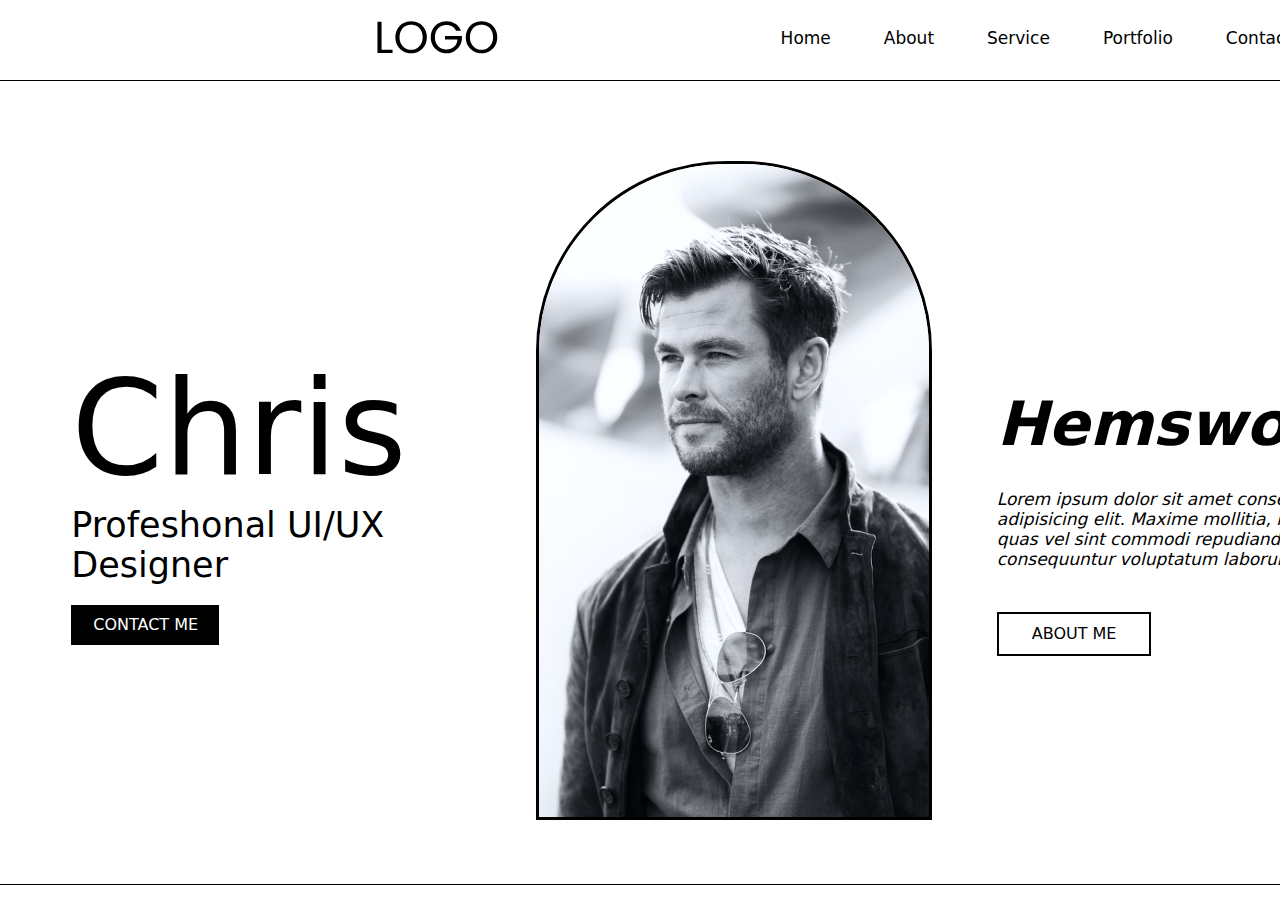
==== commit 926e8d0b: "first-section-adaptive" ====
--- a/index.html
+++ b/index.html
@@ -36,7 +36,7 @@
     <main>
 
         <!-- first-section -->
-        <!-- <section class="first-section">
+        <section class="first-section">
             <div class="cris-element">
                 <h1>Chris</h1>
                 <h3>Profeshonal UI/UX
@@ -52,7 +52,7 @@
                     molestiae quas vel sint commodi repudiandae consequuntur voluptatum laborum</p>
                 <a href="#">About me</a>
             </div>
-        </section> -->
+        </section>
         <!-- end first-section -->
 
 
--- a/main.css
+++ b/main.css
@@ -556,7 +556,61 @@
     .burger-menu.open span:nth-child(3) {
         transform: rotate(-45deg) translate(5px,-5px);
     }
-    
+
+
+    /* end media_header */
+
+
+
+    .first-section {
+        flex-direction: column;
+        align-items: center;
+        padding: 40px 20px;
+        text-align: center;
+    }
+
+    .first-section .cris-element,
+    .first-section .hemsworth-element,
+    .first-section .cris-img {
+        width: 100%;
+        margin-bottom: 20px;
+    }
+
+
+    .cris-element h1 {
+        font-size: 72px;
+    }
+    .cris-element h3 {
+        margin-bottom: 20px;
+        font-size: 24px;
+    }
+    .cris-element a {
+        font-size: 16px;
+        padding: 8px 18px;
+    }
+
+    .cris-img img {
+        width: 100%;
+        max-width: 300px;
+        border-radius: 150px;
+        margin-top: 20px;
+    }
+
+    .hemsworth-element h2  {
+        font-size: 48px;
+        margin-top: 20px;
+        margin-bottom: 20px;
+    }
+
+    .hemsworth-element p {
+        font-size: 16px;
+        margin-bottom: 20px;
+    }
+
+    .hemsworth-element a {
+        font-size: 16px;
+        padding: 8px 24px;
+    }
 
 
     
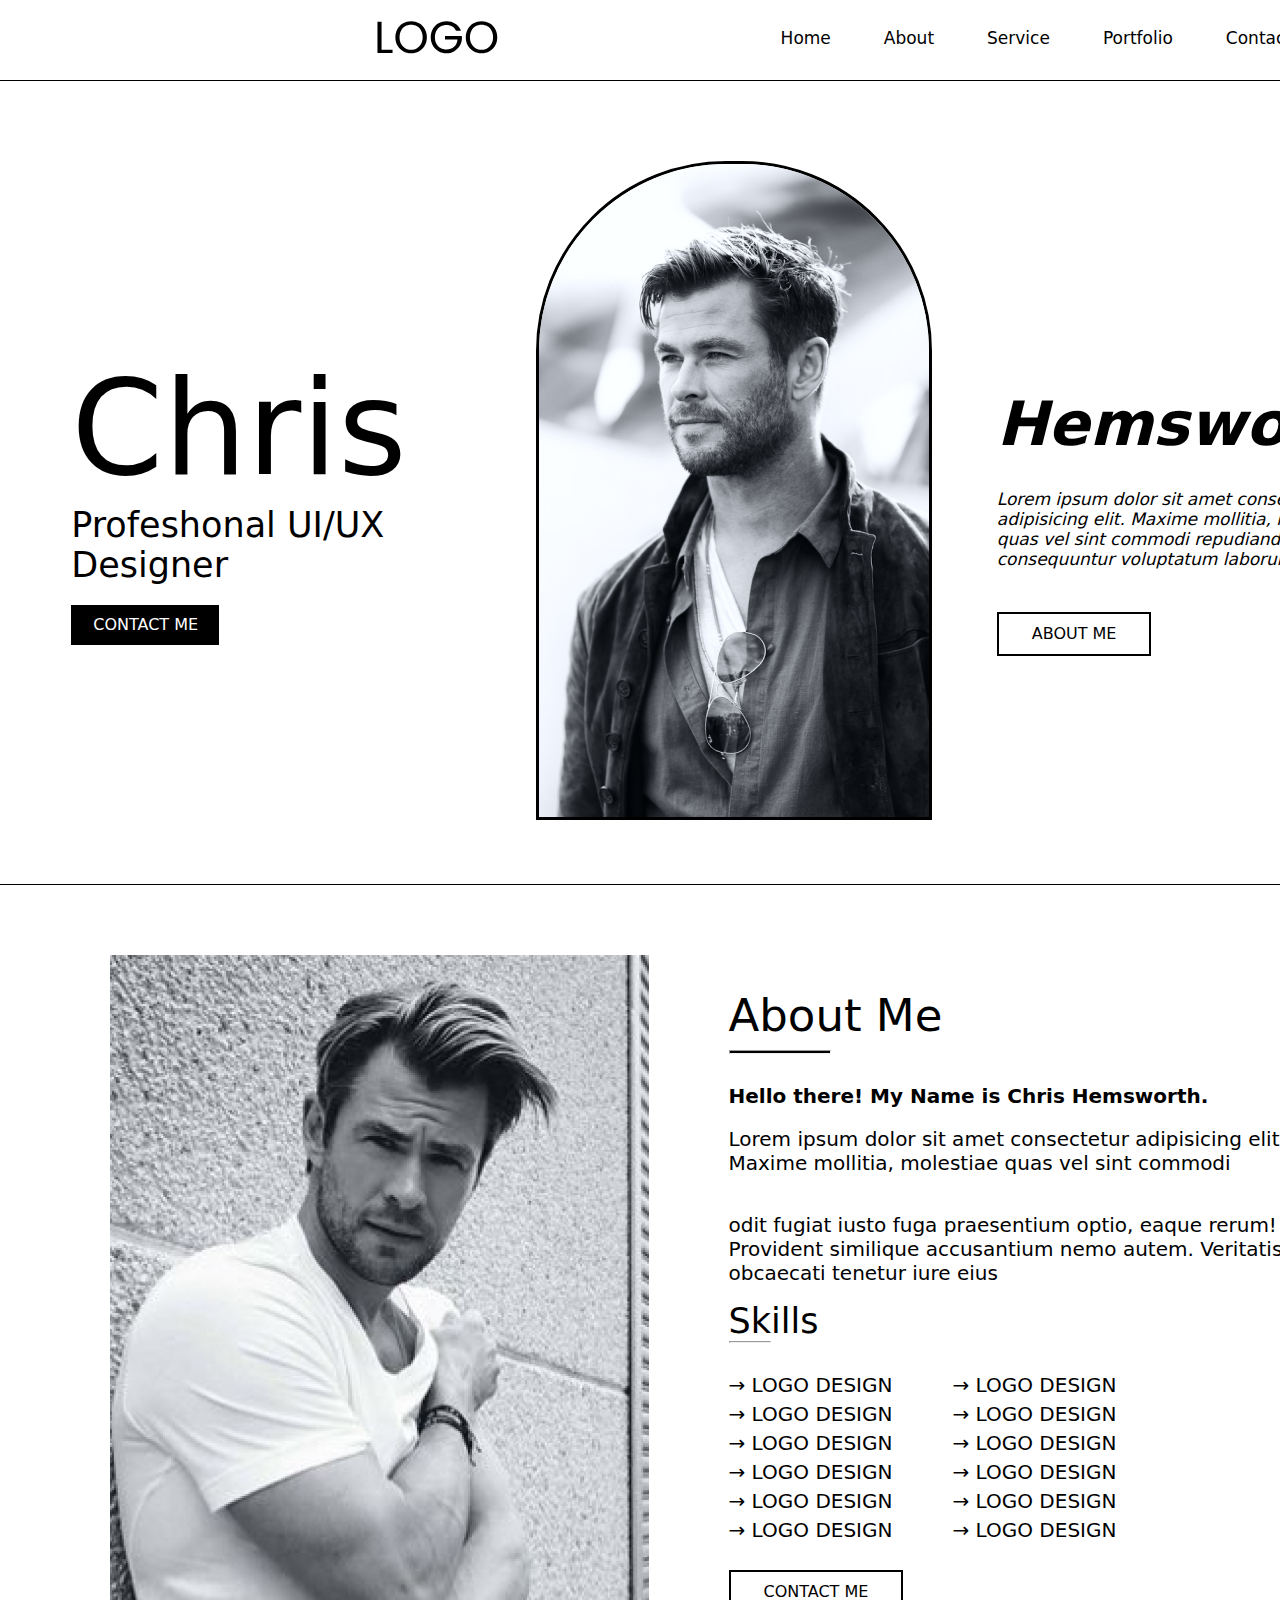
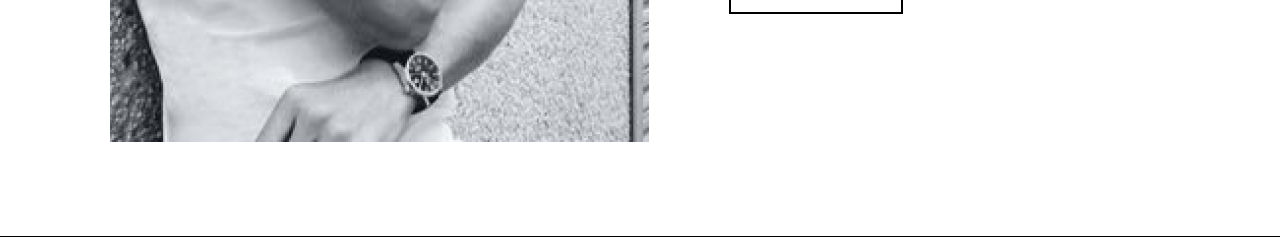
==== commit ca304f71: "about-me-adaptive" ====
--- a/index.html
+++ b/index.html
@@ -57,7 +57,7 @@
 
 
         <!-- SECTION ABOUT-ME -->
-        <!-- <section class="about-me">
+        <section class="about-me">
             <div id="about-me" class="about-me-img">
                 <img src="img/about-cris.jpg" alt="">
             </div>
@@ -92,7 +92,7 @@
                 </div>
                 <a href="#">Contact me</a>
             </div>
-        </section> -->
+        </section>
         <!-- END SECTION ABOUT-ME -->
 
         <!-- SECTION MY-SERVICES -->
--- a/main.css
+++ b/main.css
@@ -612,6 +612,73 @@
         padding: 8px 24px;
     }
 
+    /* end first-section-media */
+
+    .about-me {
+        flex-direction: column;
+        align-items: center;
+        padding: 40px 20px;
+        text-align: center;
+    }
+
+    .about-me-img {
+        padding-right: 0;
+        margin-bottom: 20px;
+    }
+
+    .about-me-img img {
+        width: 100%;
+        max-width: 300px;
+        border-radius: 10px;
+    }
+
+    .about-me-text {
+        width: 100%;
+    }
+
+    .about-me-text h4 {
+        font-size: 32px;
+    }
+
+    .about-me-text p {
+        font-size: 18px;
+    }
+
+    .about-me-text h5 {
+        font-size: 24px;
+        margin-top: 20px;
+    }
+
+    .about-me-text-first-hr,
+    .about-me-text-second-hr {
+        margin: 0 auto;
+    }
+
+    .about-me-text-uls {
+        flex-direction: column;
+        align-items: center;
+        font-size: 18px;
+        margin-top: 20px;
+    }
+
+    .about-me-text-ul-fisrt {
+        margin-right: 0;
+        margin-bottom: 20px;
+    }
+
+    .about-me-text a {
+        font-size: 16px;
+        padding: 8px 24px;
+    }
+
+    .about-me-text b {
+        display: block;
+        margin-top: 20px;
+    }
+
+
+
+
 
     
 }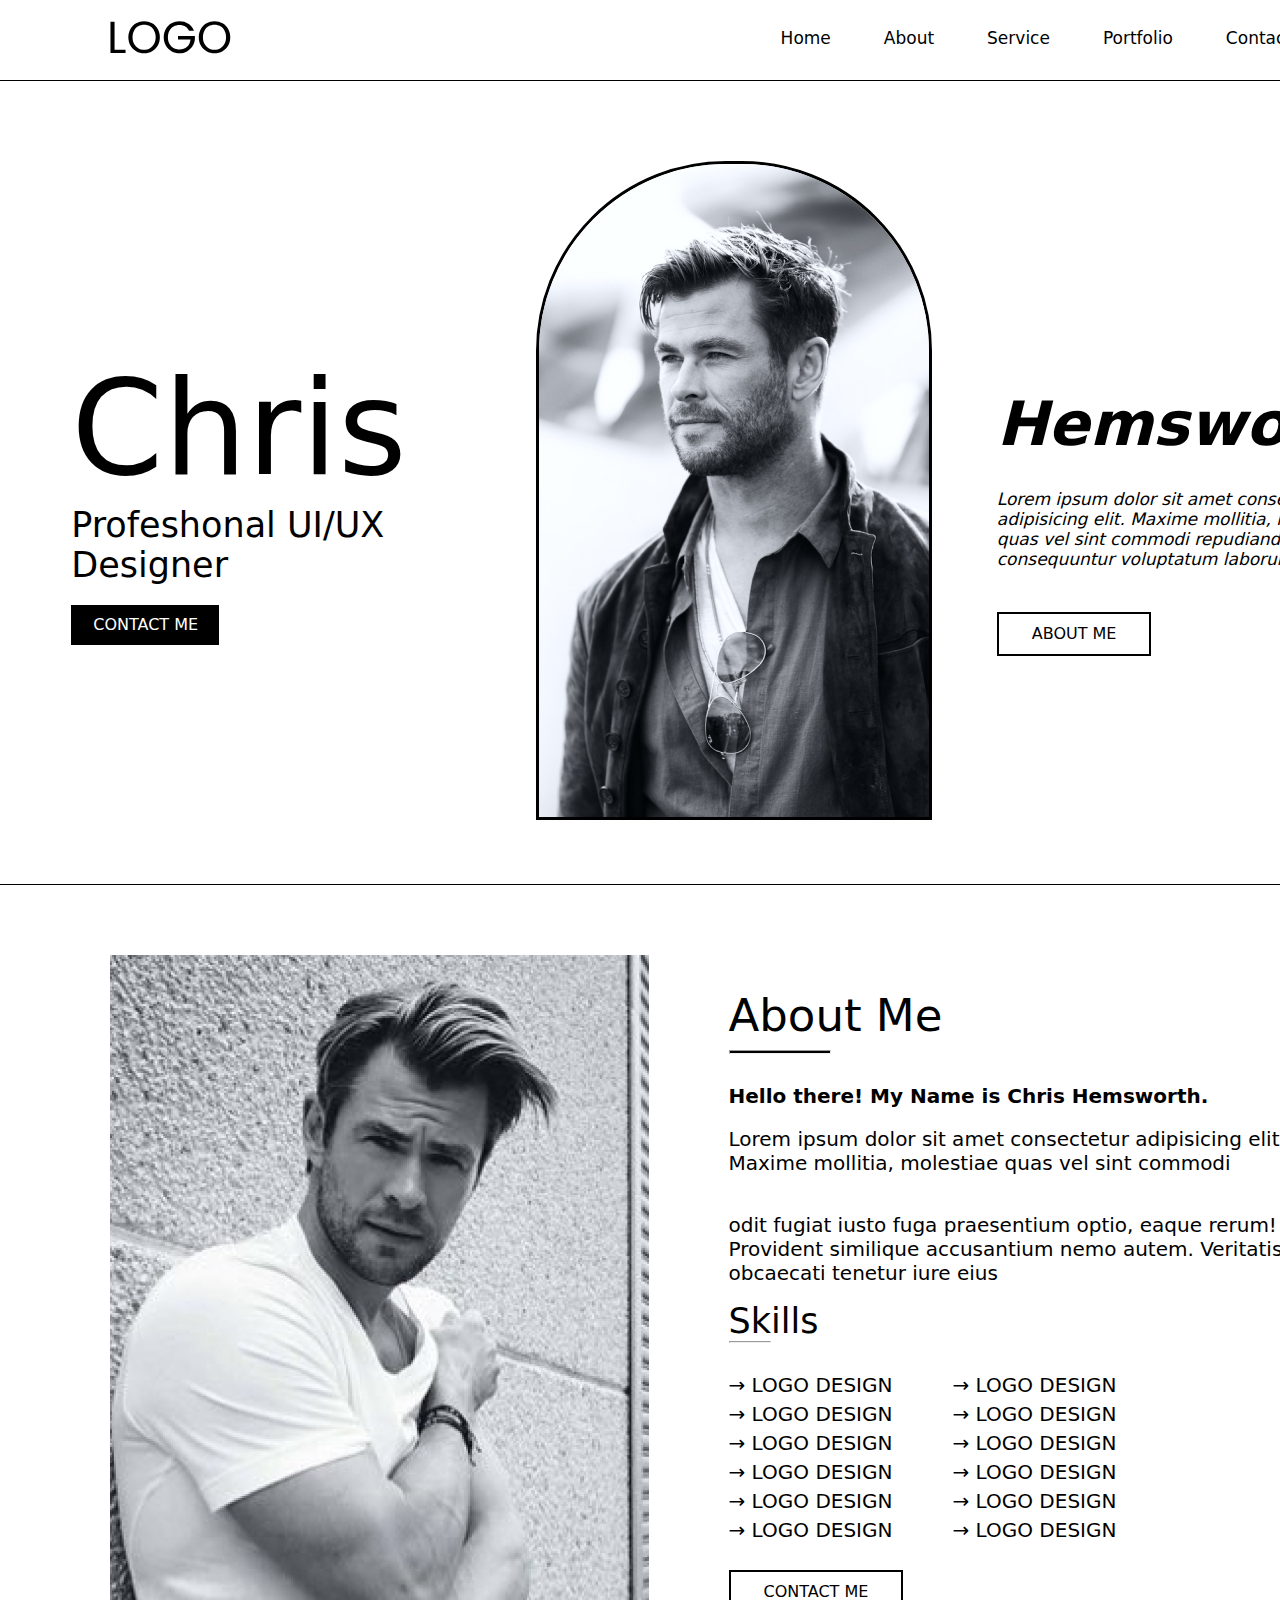
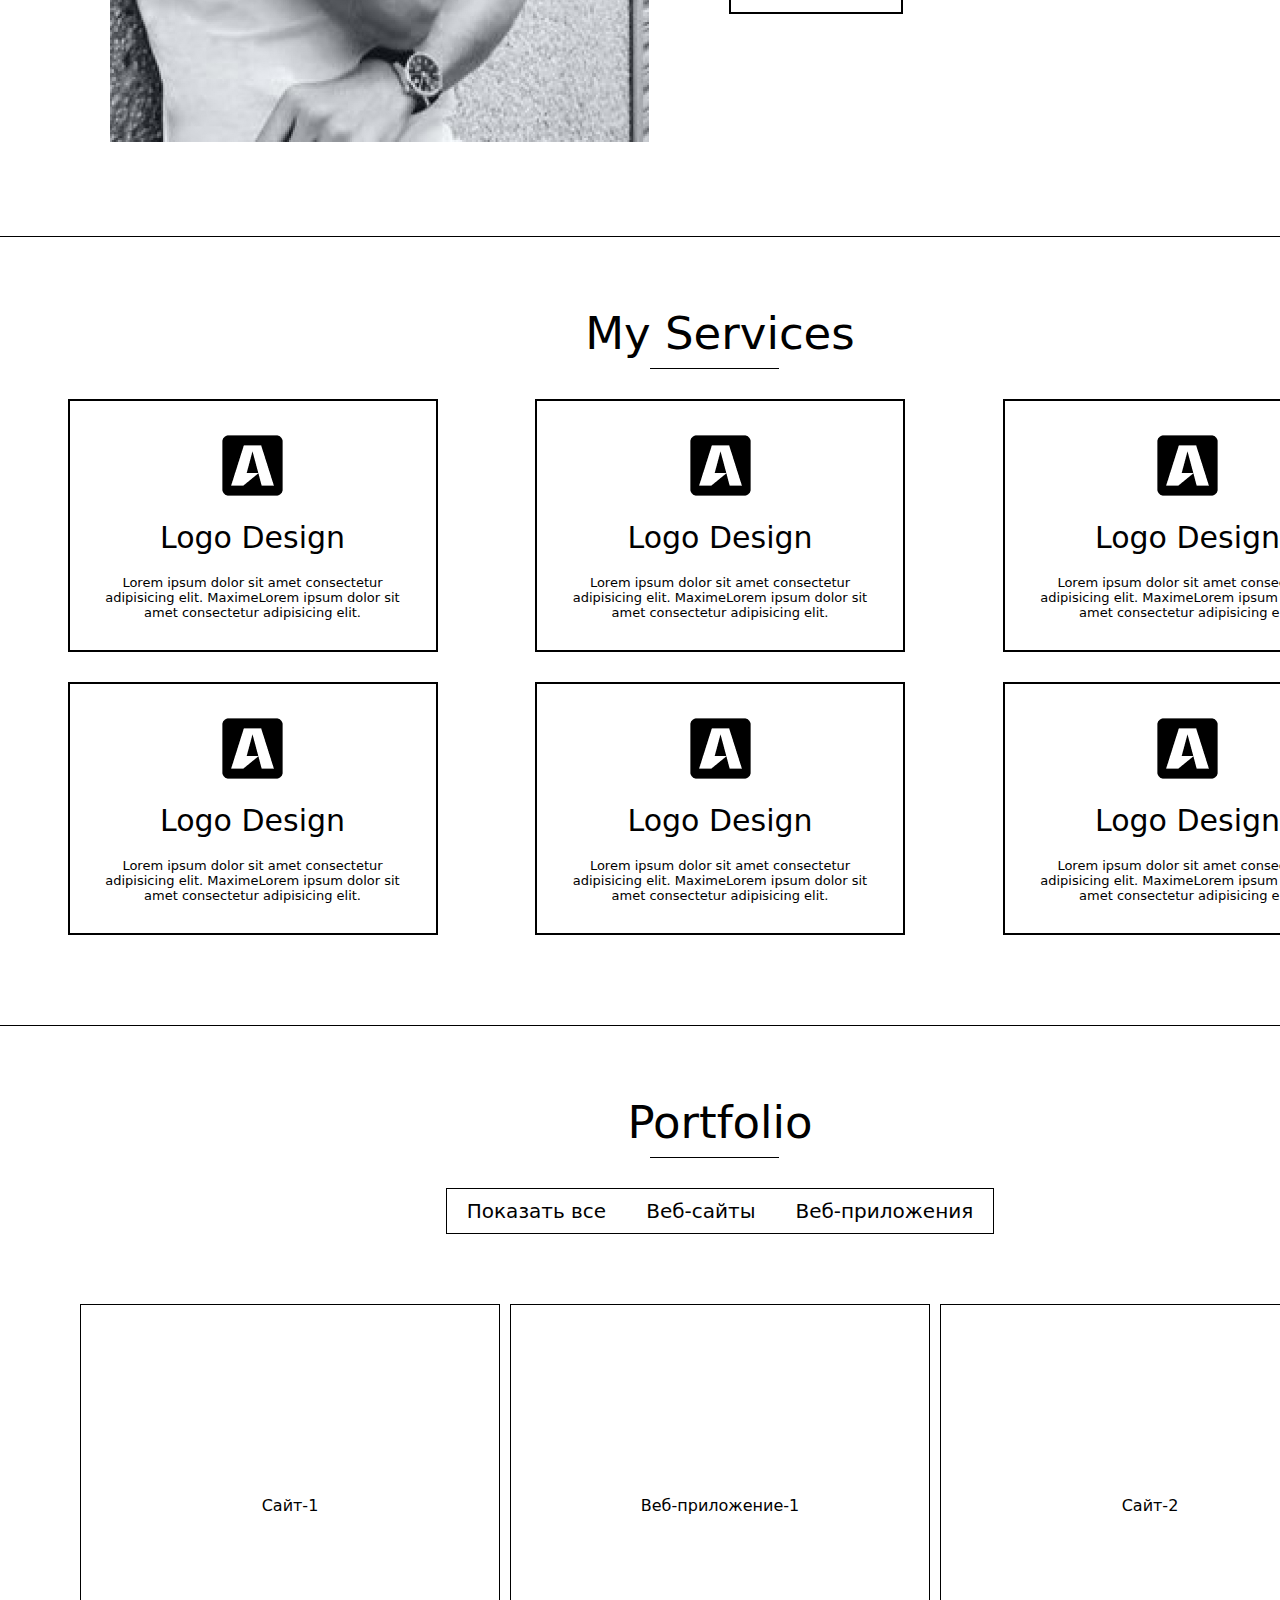
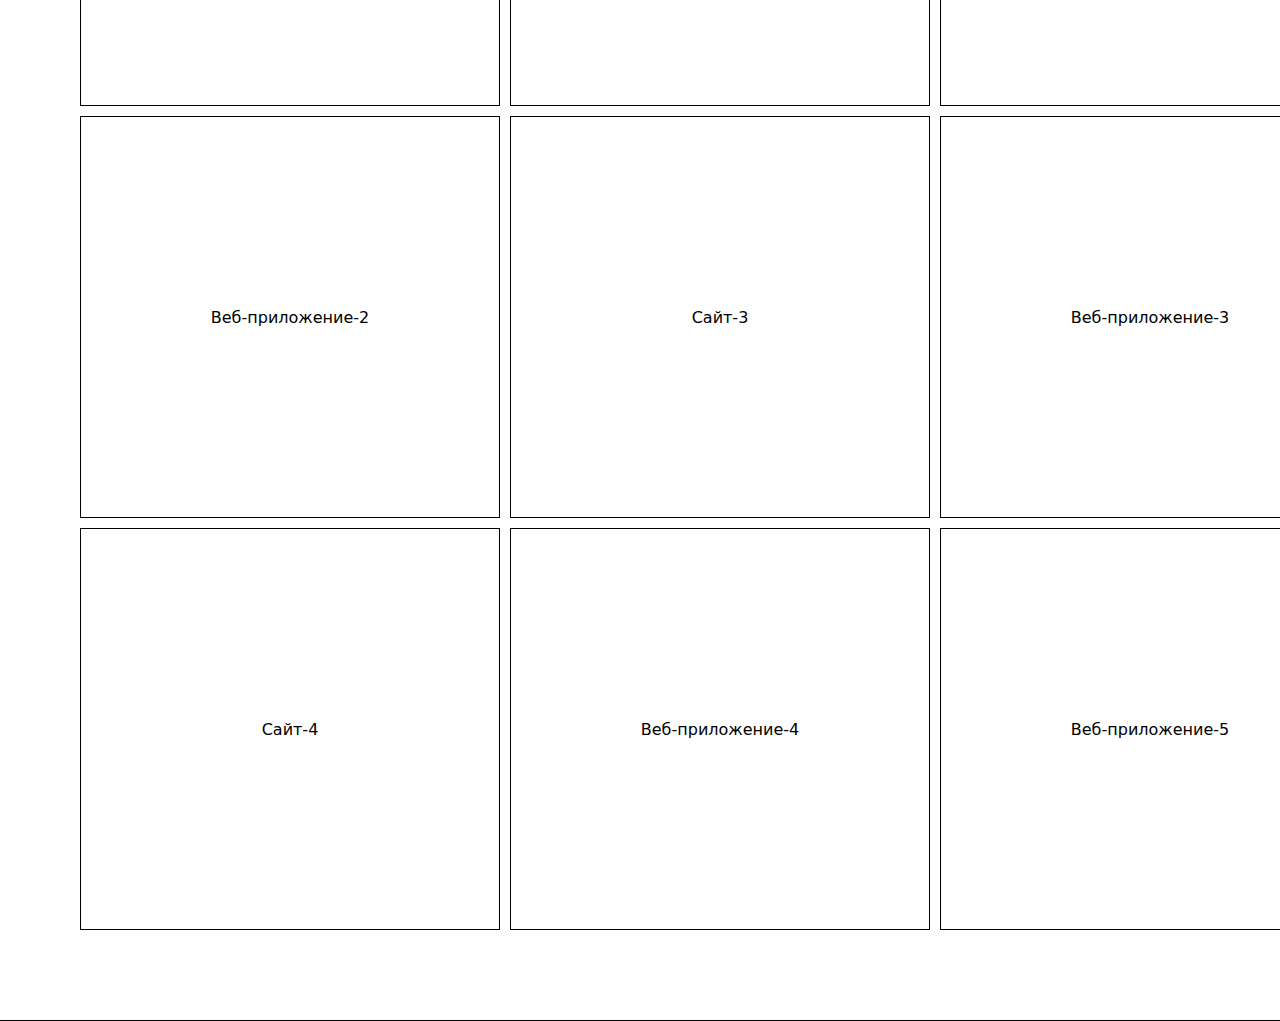
==== commit 53479357: "my_services_media" ====
--- a/index.html
+++ b/index.html
@@ -96,7 +96,7 @@
         <!-- END SECTION ABOUT-ME -->
 
         <!-- SECTION MY-SERVICES -->
-        <!-- <section class="my-services">
+        <section class="my-services">
             <h4>My Services</h4>
             <hr>
             <div id="service" class="my-services-grid-elements">
@@ -131,12 +131,12 @@
                     <p>Lorem ipsum dolor sit amet consectetur adipisicing elit. MaximeLorem ipsum dolor sit amet consectetur adipisicing elit. </p>
                 </div>
             </div>
-        </section> -->
+        </section>
         <!-- END SECTION MY-SERVICES -->
 
 
         <!-- SECTION PORTFOLIO -->
-        <!-- <section id="portfolio" class="portfolio-section">
+        <section id="portfolio" class="portfolio-section">
             <h4>Portfolio</h4>
             <hr>
             <div class="portfolio-addon">
@@ -157,7 +157,7 @@
                     <div class="portfolio-item" data-category="web-app">Веб-приложение-5</div>
                   </div>
             </div>
-        </section> -->
+        </section>
         <!-- END SECTION PORTFOLIO -->
 
 
--- a/main.css
+++ b/main.css
@@ -30,6 +30,10 @@
     padding-left: 110px;
     padding-right: 110px;
     border-bottom: 1px solid #000;
+}
+
+.burger-menu {
+    display: none;
 }
 
 .header ul {
@@ -676,6 +680,52 @@
         margin-top: 20px;
     }
 
+    /* END ABOUT-section-media */
+
+
+
+    /* start my-services-media */
+
+    .my-services {
+        padding: 40px 20px;
+
+    }
+
+    .my-services h4 {
+        font-size: 32px;
+    }
+
+    .my-services hr {
+        width: 100px;
+        margin: 0 auto;
+        margin-top: 10px;
+        margin-bottom: 20px;
+
+    }
+
+    .my-services-grid-elements {
+        grid-template-columns: 1fr;
+        gap: 20px;
+    }
+
+    .my-services-grid-element {
+        padding: 20px;
+    }
+
+    .my-services-grid-element img {
+        width: 50px;
+    }
+
+    .my-services-grid-element b {
+        font-size: 24px;
+        padding-top: 15px;
+        padding-bottom: 15px;
+    }
+
+    .my-services-grid-element p {
+        font-size: 14px;
+    }
+    /* end my-services-media */
 
 
 
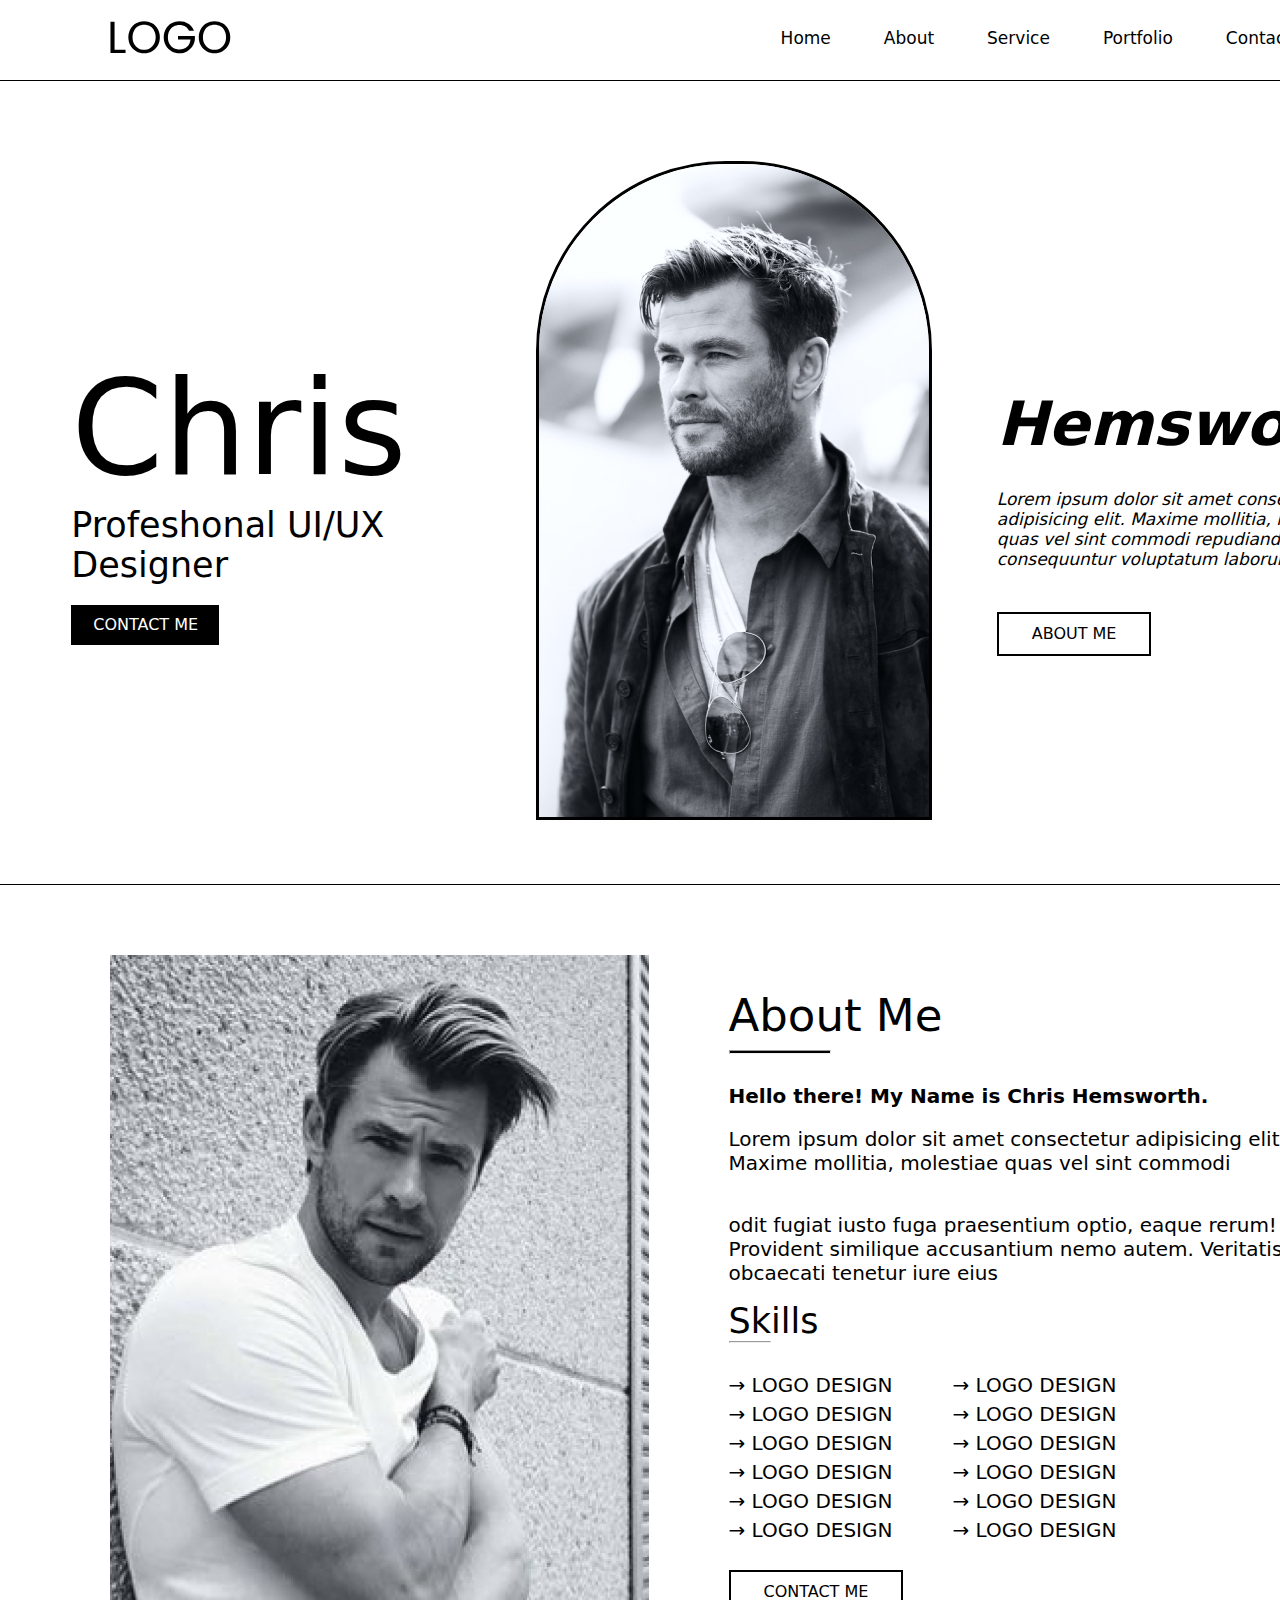
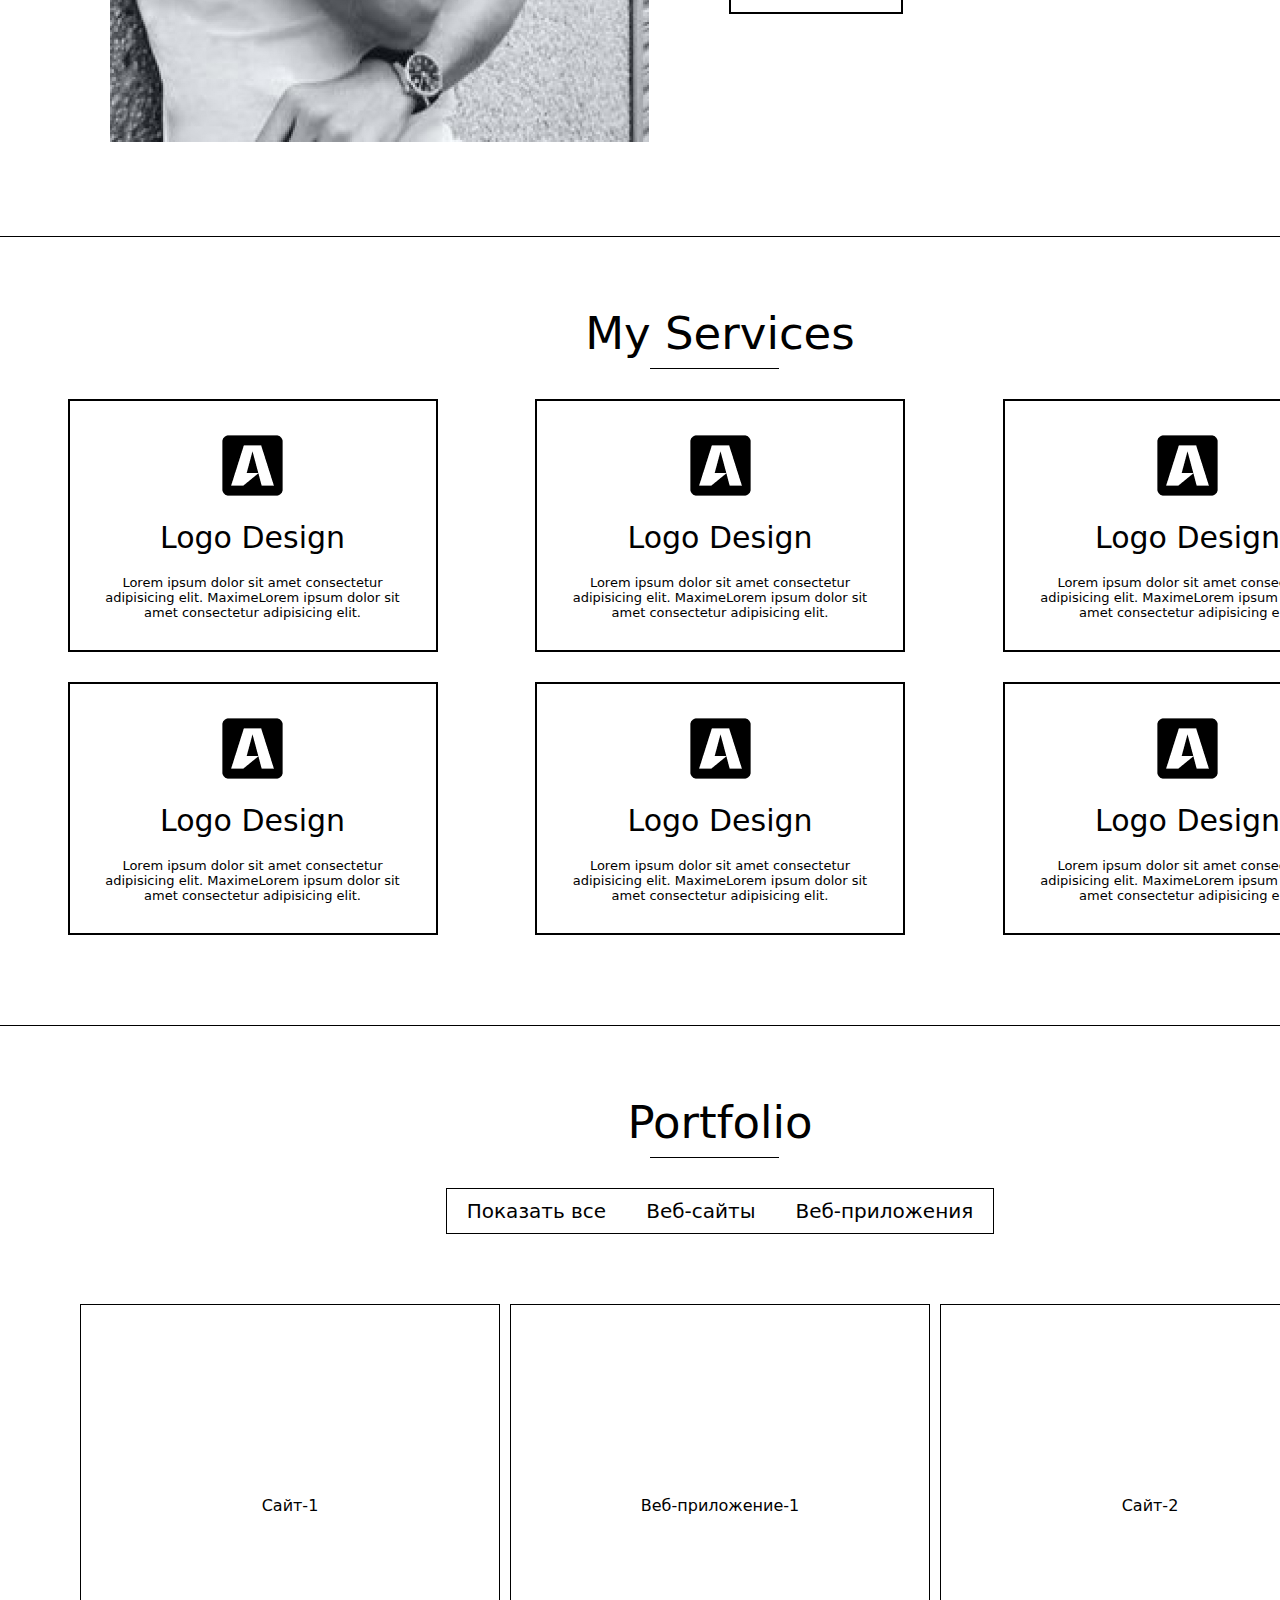
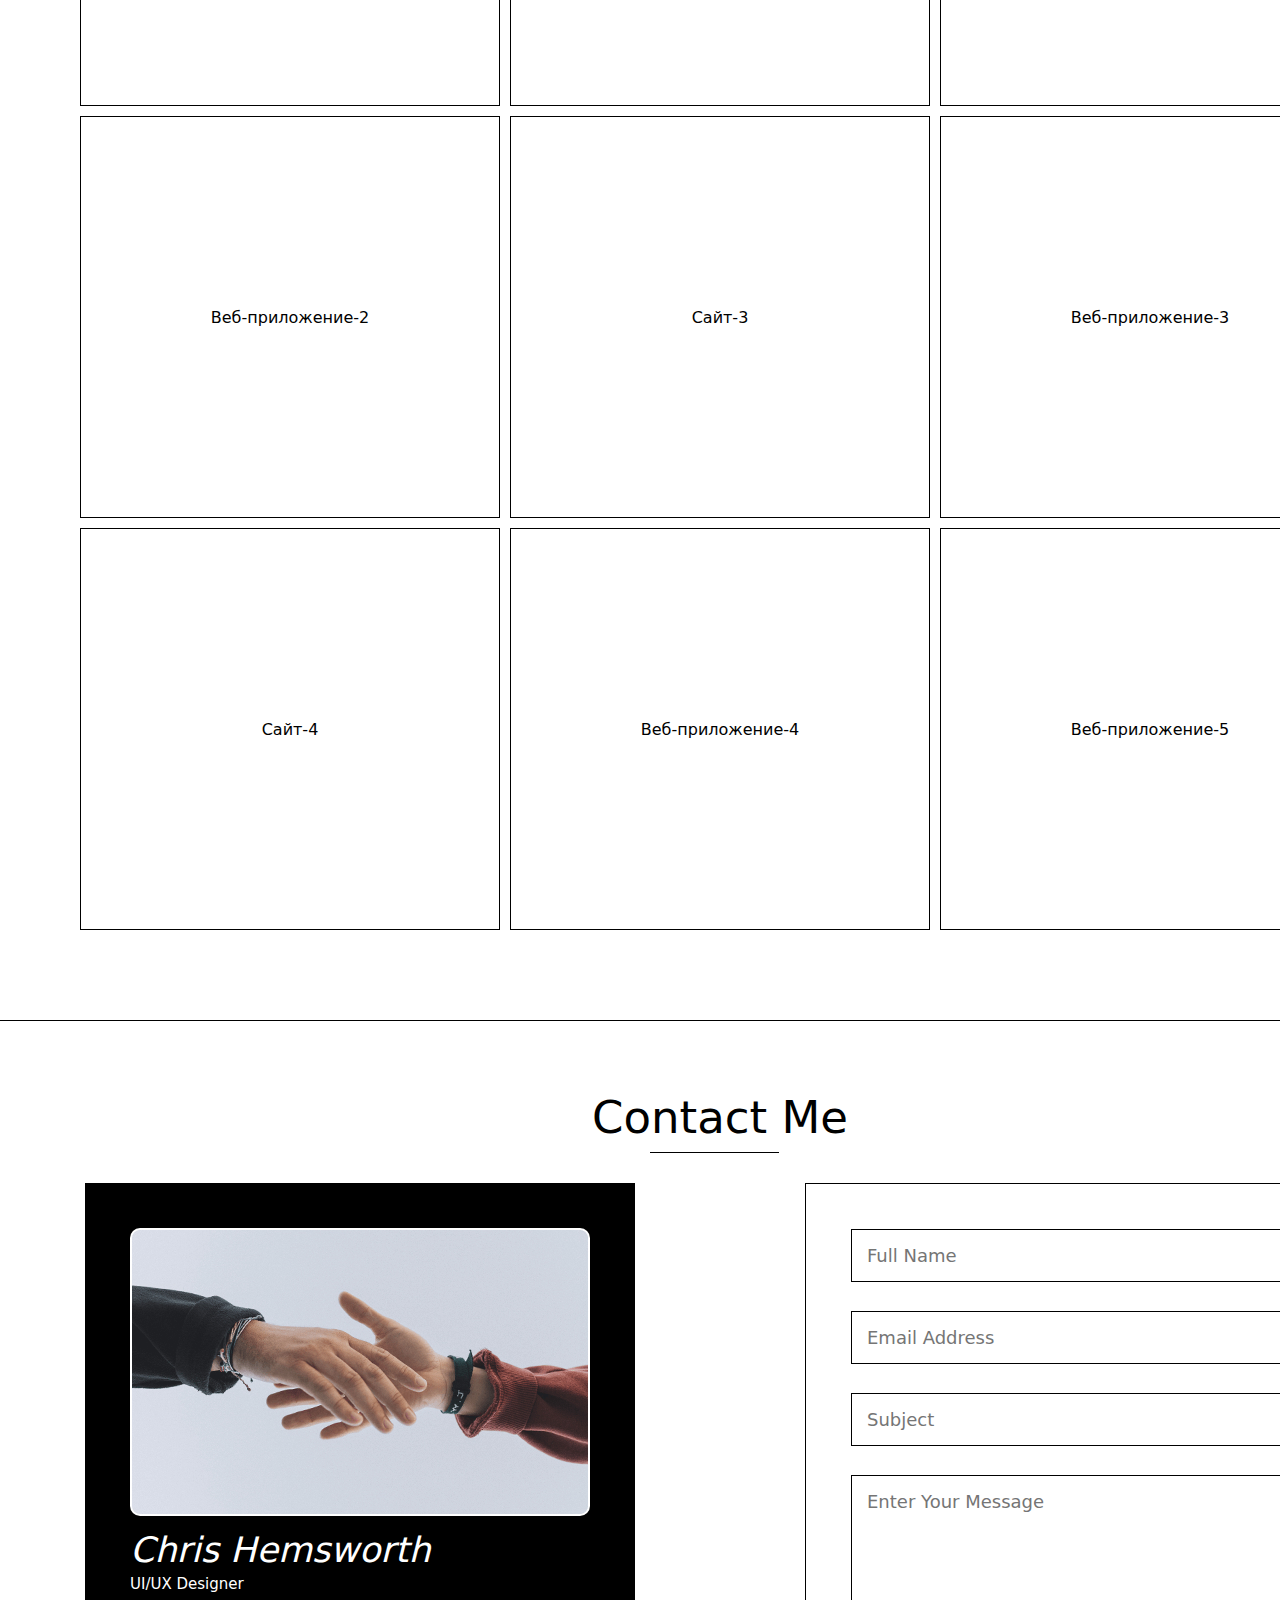
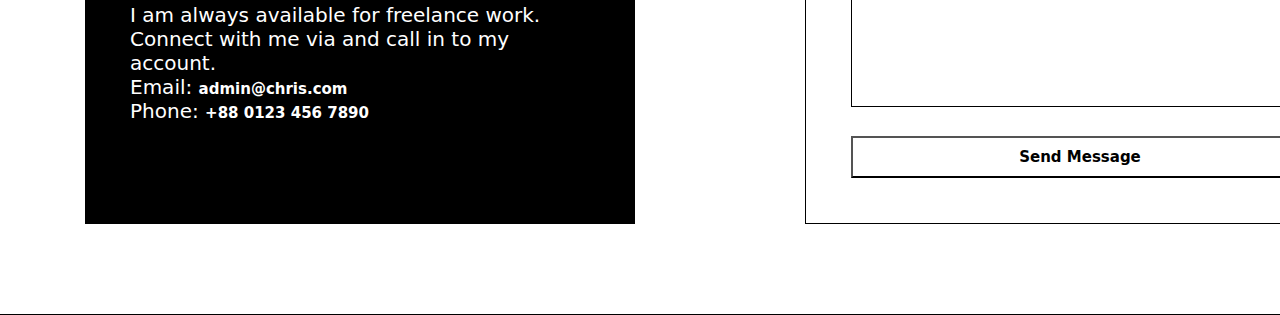
==== commit 4c604e2e: "contact_media" ====
--- a/index.html
+++ b/index.html
@@ -163,7 +163,7 @@
 
 
         <!-- SECTION CONTACT-ME -->
-        <!-- <section id="contact" class="contact-me">
+        <section id="contact" class="contact-me">
             <h4>Contact Me</h4>
             <hr>
             <div class="contact-me-blocks">
@@ -185,7 +185,7 @@
                     </form>
                 </div>
             </div>
-        </section> -->
+        </section>
         <!-- END SECTION CONTACT ME -->
 
         
--- a/main.css
+++ b/main.css
@@ -728,7 +728,93 @@
     /* end my-services-media */
 
 
-
-
-    
+    /* start portfolio-media */
+
+    .portfolio-section {
+        padding: 40px 20px;
+    }
+
+    .portfolio-section h4 {
+        font-size: 32px;
+    }
+
+    .portfolio-section hr {
+        width: 100px;
+        margin: 0 auto;
+        margin-top: 10px;
+        margin-bottom: 20px;
+    }
+
+    .portfolio {
+        grid-template-columns: 1fr;
+        gap: 20px;
+    }
+
+    .portfolio-item {
+        height: 300px;
+        font-size: 18px;
+    }
+
+    .filters {
+        flex-direction: column;
+        gap: 10px
+    }
+
+    .filters-button {
+        font-size: 16px;
+        padding: 8px 16px;
+    }
+
+    /* end portfolio-media */
+
+    .contact-me {
+        padding: 40px 20px;
+
+    }
+
+    .contact-me h4 {
+        font-size: 32px;
+    }
+
+    .contact-me hr {
+        width: 100px;
+        margin: 0 auto;
+        margin-top: 10px;
+        margin-bottom: 20px;
+    }
+
+    .contact-me-blocks {
+        flex-direction: column;
+        align-items: center;
+    }
+
+    .contact-me-blocks-rigth-side,
+    .contanct-me-blocks-left-side {
+        width: 100%;
+        padding: 20px;
+        margin-bottom: 20px;
+    }
+
+    .contanct-me-blocks-left-side h5 {
+        font-size: 28px;
+    }
+
+    .contanct-me-blocks-left-side p {
+        font-size: 16px;
+    }
+
+    .contact-me-blocks-rigth-side form input,
+    .contact-me-blocks-rigth-side form textarea {
+        font-size: 16px;
+        padding: 12px;
+    }
+
+    .contact-me-blocks-rigth-side button {
+        font-size: 14px;
+        padding: 8px 12px;
+    }
+
+    .contanct-me-blocks-left-side img {
+        width: 100%;
+    }
 }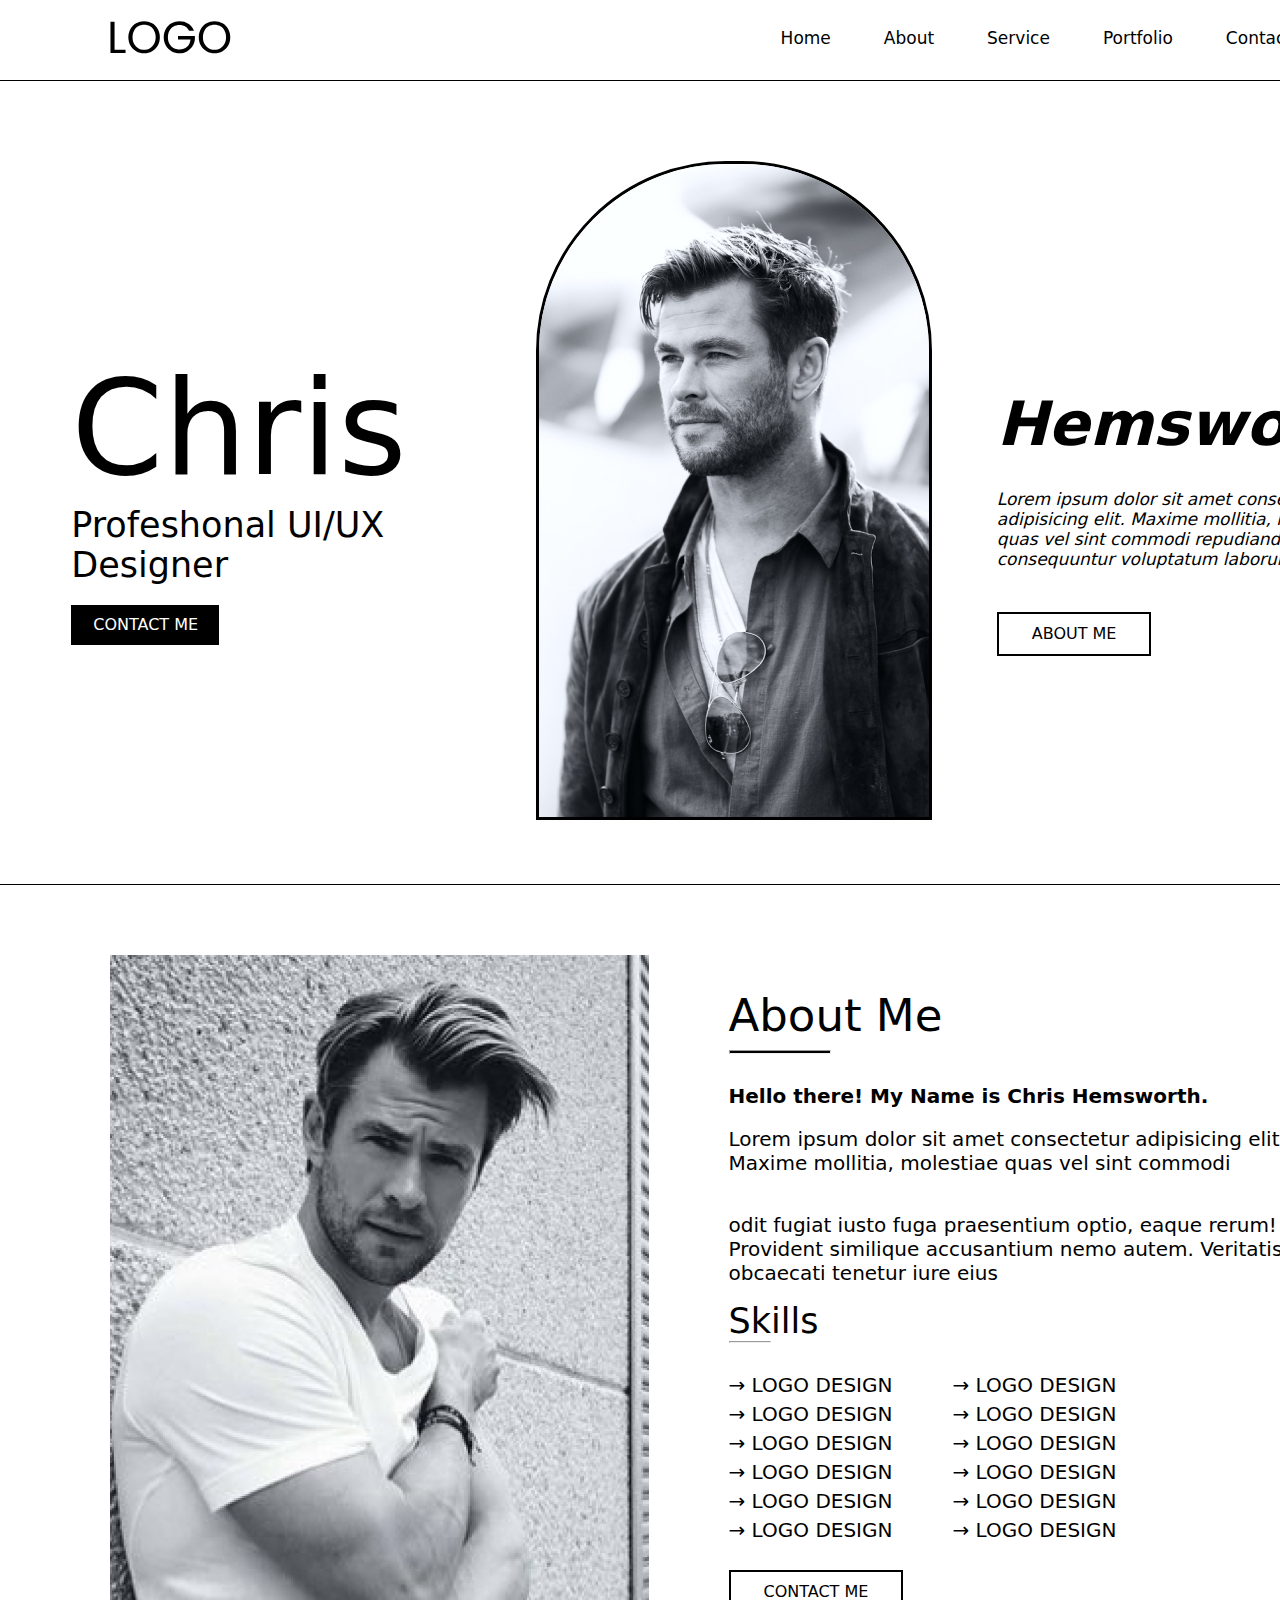
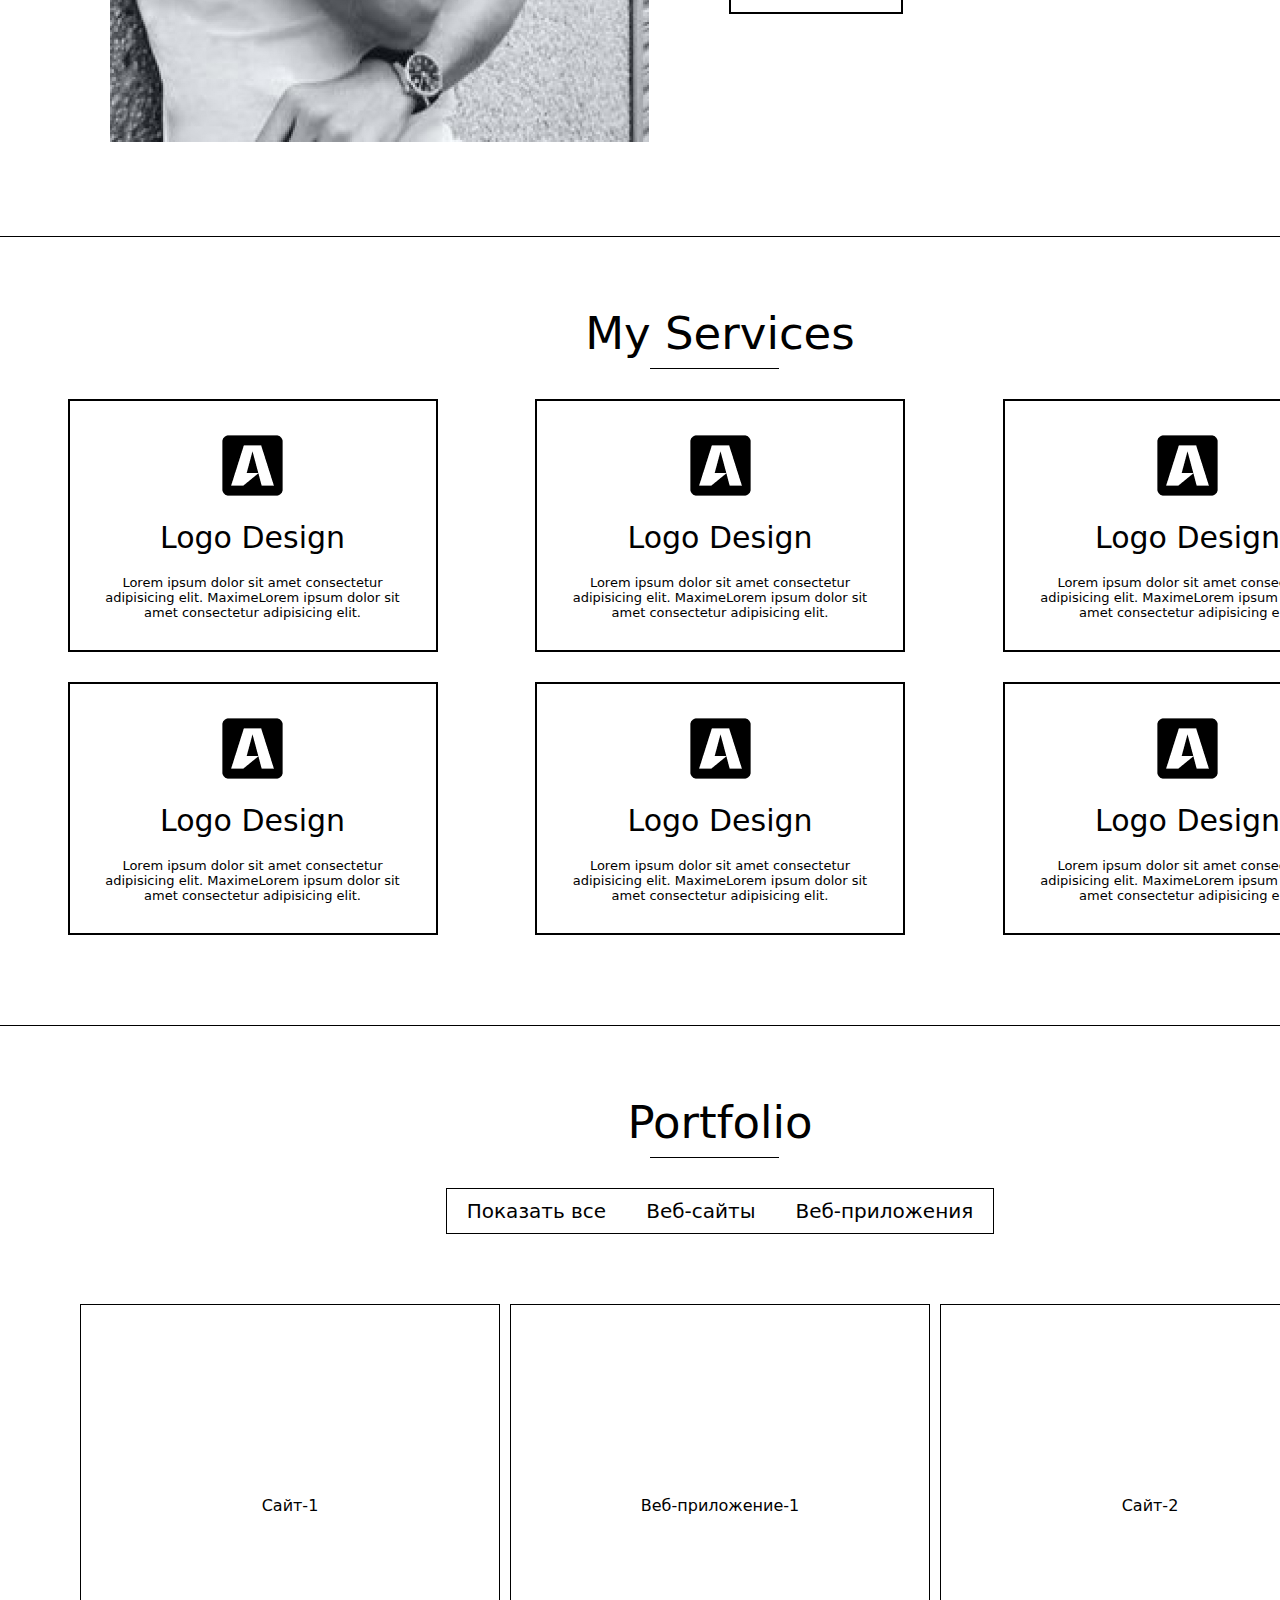
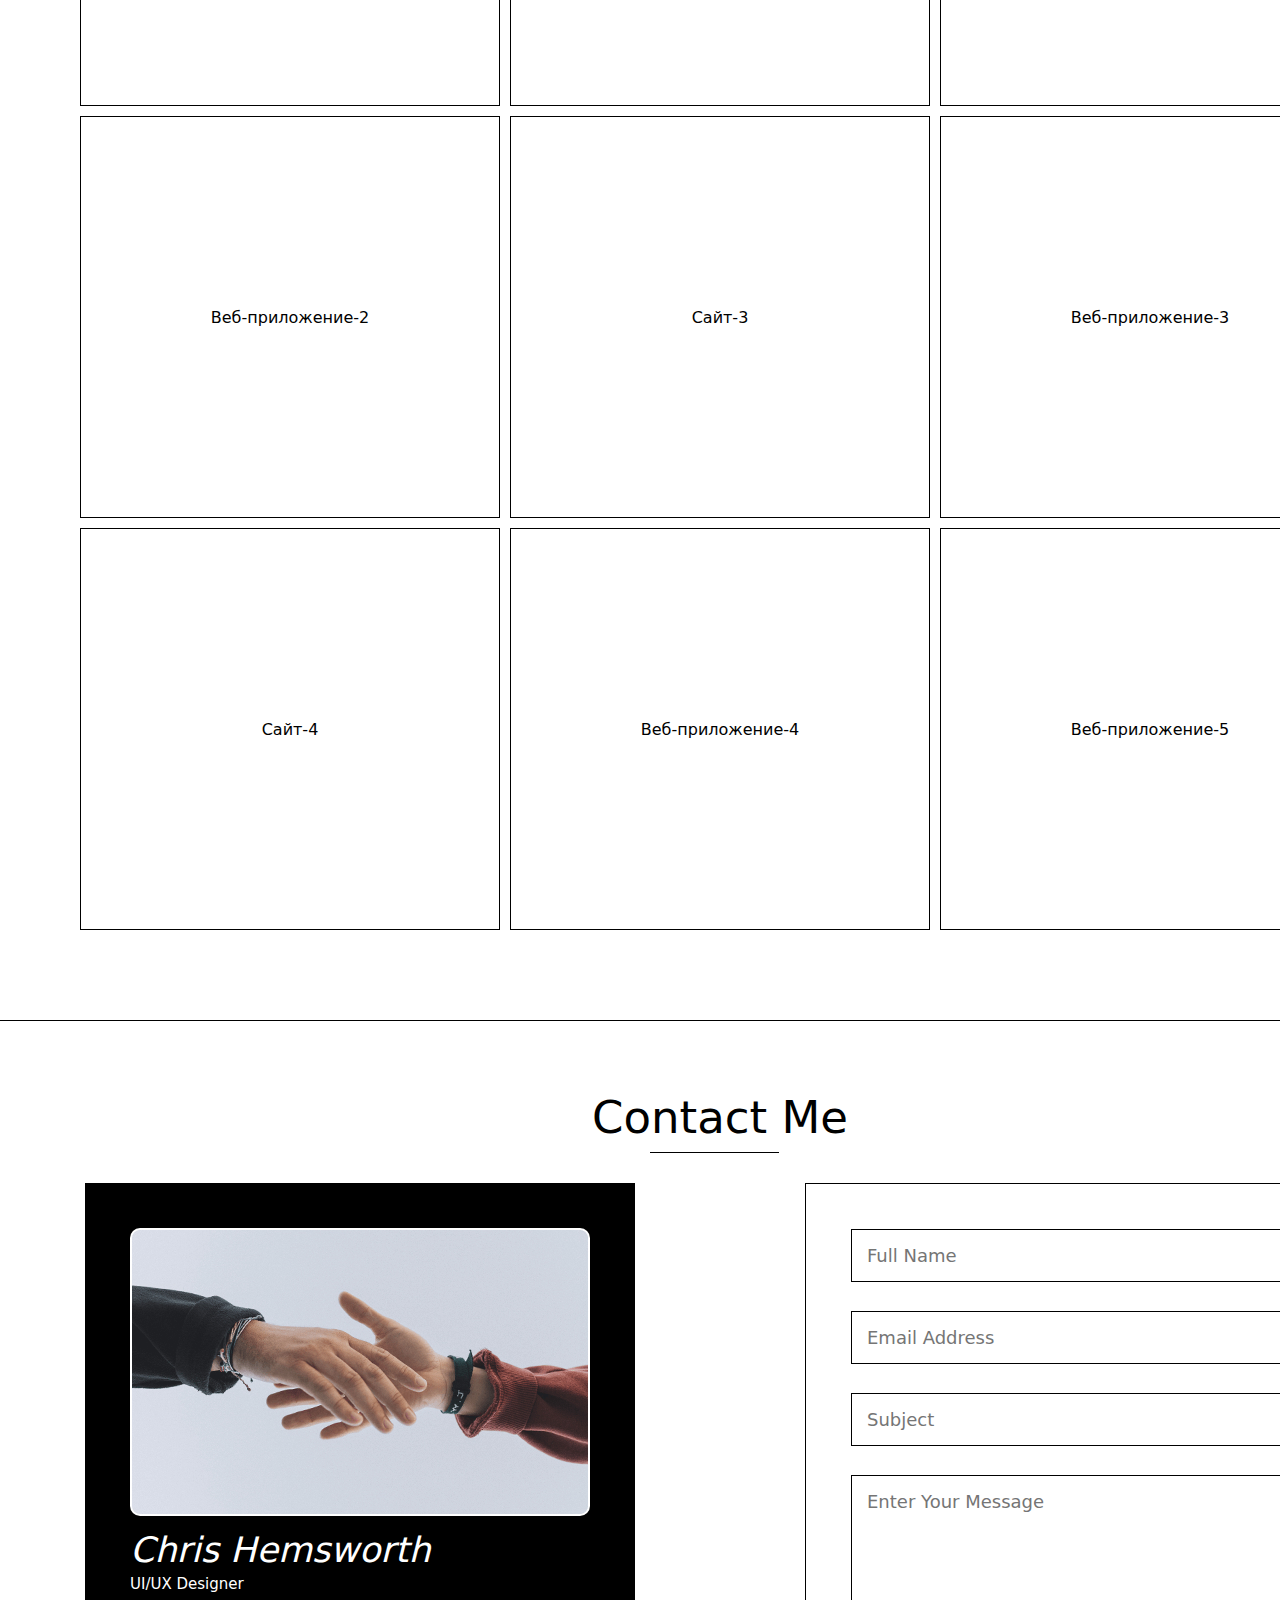
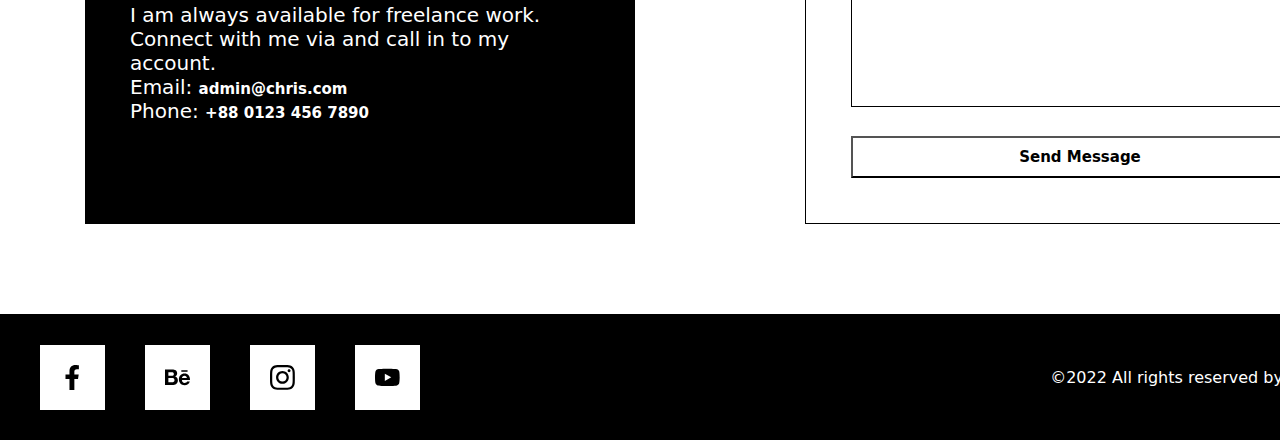
==== commit cbfeeeff: "footer_media" ====
--- a/index.html
+++ b/index.html
@@ -194,7 +194,7 @@
 
 
     <!-- FOOTER -->
-    <!-- <footer>
+    <footer>
         <div class="footer-content">
             <div class="social">
                 <img src="img/fb.svg" alt="">
@@ -206,7 +206,7 @@
                 <p>©2022 All rights reserved by - Morsalin Nur</p>
             </div>
         </div>
-    </footer> -->
+    </footer>
     <!-- END FOOTER -->
      </div>
 
--- a/main.css
+++ b/main.css
@@ -767,6 +767,9 @@
 
     /* end portfolio-media */
 
+
+    /* start contact-media */
+
     .contact-me {
         padding: 40px 20px;
 
@@ -817,4 +820,32 @@
     .contanct-me-blocks-left-side img {
         width: 100%;
     }
+
+    /* end contact-media */
+
+
+    .footer-content {
+        flex-direction: column;
+        text-align: center;
+        padding: 20px;
+    }
+
+    .social {
+        margin-bottom: 20px;
+
+    }
+
+    .social img {
+        margin-right: 10px;
+        width: 50px;
+        height: 50px;
+    }
+
+    .social p {
+        font-size: 14px;
+    }
+
+    .social img:last-child {
+        margin-right: 0;
+    }
 }